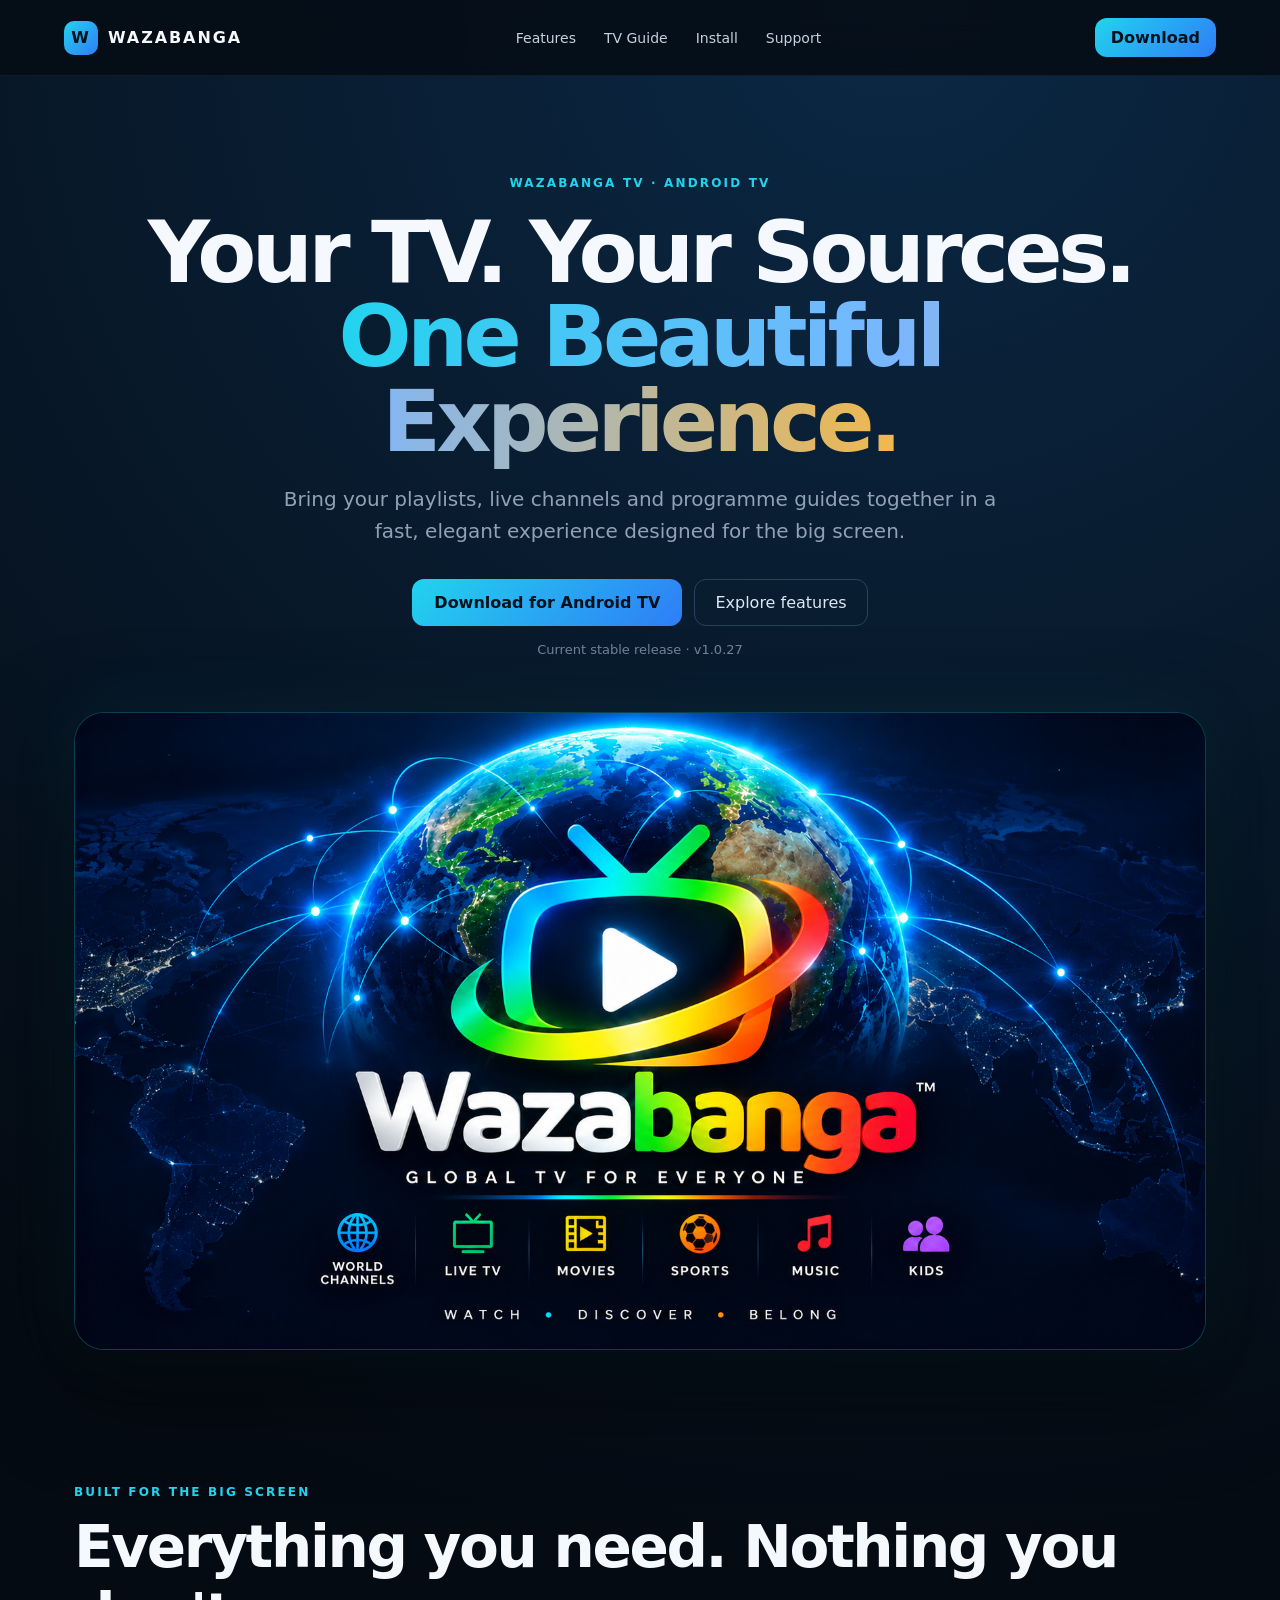
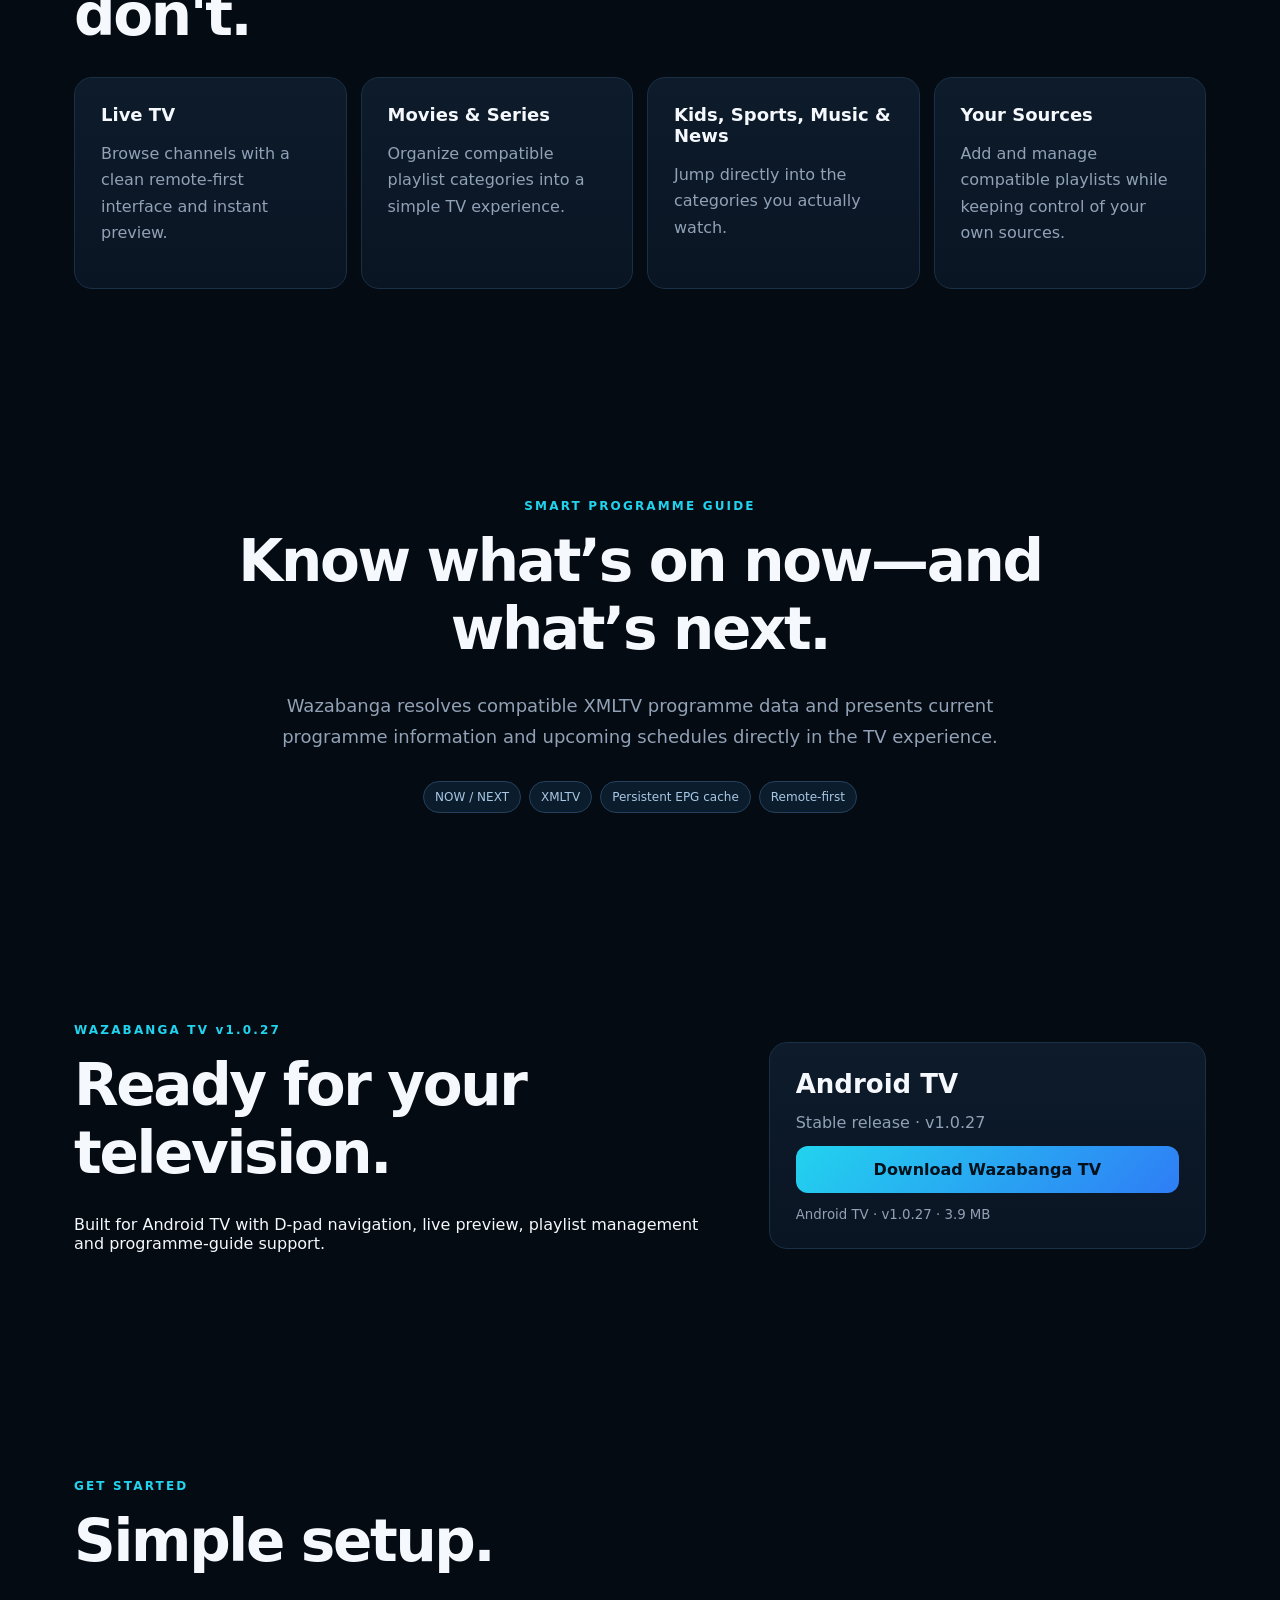
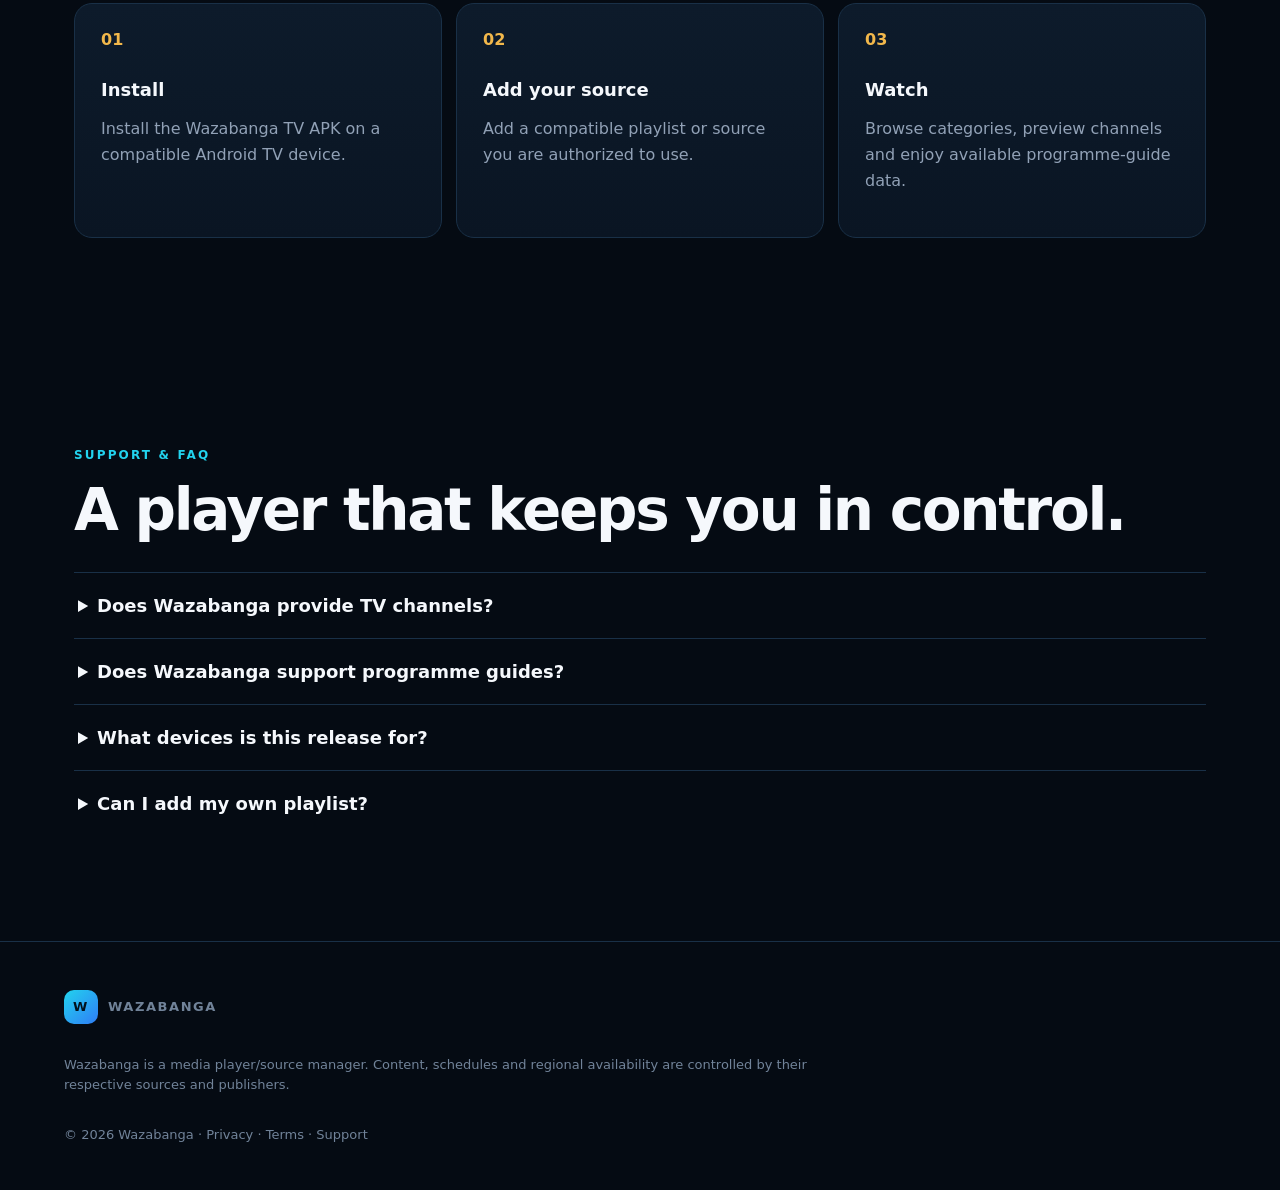
==== index.html @ fec9be66 "Replace development screenshots with Wazabanga brand artwork" ====
<!doctype html>
<html lang="en">
<head>
  <meta charset="utf-8">
  <meta name="viewport" content="width=device-width,initial-scale=1">
  <meta name="theme-color" content="#07101d">
  <title>Wazabanga TV — Your TV. Your Sources. One Beautiful Experience.</title>
  <meta name="description" content="Wazabanga TV brings your playlists, live channels and programme guides together in a fast, TV-first interface for Android TV.">
  <link rel="stylesheet" href="styles.css">
</head>
<body>
<header class="nav">
  <a class="brand" href="#top"><span class="mark">W</span><span>WAZABANGA</span></a>
  <nav>
    <a href="#features">Features</a><a href="#epg">TV Guide</a><a href="#install">Install</a>
    <a href="#support">Support</a>
  </nav>
  <a class="button small" href="#download">Download</a>
</header>

<main id="top">
<section class="hero">
  <div class="eyebrow">WAZABANGA TV · ANDROID TV</div>
  <h1>Your TV. Your Sources.<br><span>One Beautiful Experience.</span></h1>
  <p class="lead">Bring your playlists, live channels and programme guides together in a fast, elegant experience designed for the big screen.</p>
  <div class="actions">
    <a class="button" href="#download">Download for Android TV</a>
    <a class="ghost" href="#features">Explore features</a>
  </div>
  <div class="release">Current stable release · v1.0.27</div>
  <div class="brand-visual hero-screen"><img src="assets/wazabanga-brand-hero.png" alt="Wazabanga Global TV for Everyone"></div>
</section>

<section id="features" class="section">
  <div class="eyebrow">BUILT FOR THE BIG SCREEN</div>
  <h2>Everything you need. Nothing you don't.</h2>
  <div class="grid">
    <article><b>Live TV</b><p>Browse channels with a clean remote-first interface and instant preview.</p></article>
    <article><b>Movies & Series</b><p>Organize compatible playlist categories into a simple TV experience.</p></article>
    <article><b>Kids, Sports, Music & News</b><p>Jump directly into the categories you actually watch.</p></article>
    <article><b>Your Sources</b><p>Add and manage compatible playlists while keeping control of your own sources.</p></article>
  </div>
</section>

<section id="epg" class="section guide-section">
  <div class="eyebrow">SMART PROGRAMME GUIDE</div>
  <h2>Know what’s on now—and what’s next.</h2>
  <p>Wazabanga resolves compatible XMLTV programme data and presents current programme information and upcoming schedules directly in the TV experience.</p>
  <div class="chips"><span>NOW / NEXT</span><span>XMLTV</span><span>Persistent EPG cache</span><span>Remote-first</span></div>
</section>

<section id="download" class="section download">
  <div>
    <div class="eyebrow">WAZABANGA TV v1.0.27</div>
    <h2>Ready for your television.</h2>
    <p>Built for Android TV with D-pad navigation, live preview, playlist management and programme-guide support.</p>
  </div>
  <div class="download-card">
    <strong>Android TV</strong>
    <span>Stable release · v1.0.27</span>
    <a class="button" href="downloads/Wazabanga-TV-v1.0.27.apk" download>Download Wazabanga TV</a>
    <small>Android TV · v1.0.27 · 3.9 MB</small>
  </div>
</section>

<section id="install" class="section">
  <div class="eyebrow">GET STARTED</div><h2>Simple setup.</h2>
  <div class="steps">
    <article><span>01</span><b>Install</b><p>Install the Wazabanga TV APK on a compatible Android TV device.</p></article>
    <article><span>02</span><b>Add your source</b><p>Add a compatible playlist or source you are authorized to use.</p></article>
    <article><span>03</span><b>Watch</b><p>Browse categories, preview channels and enjoy available programme-guide data.</p></article>
  </div>
</section>

<section id="support" class="section faq">
  <div class="eyebrow">SUPPORT & FAQ</div><h2>A player that keeps you in control.</h2>
  <details><summary>Does Wazabanga provide TV channels?</summary><p>No. Wazabanga is a media player and source manager. It does not host or provide television channels or copyrighted programming.</p></details>
  <details><summary>Does Wazabanga support programme guides?</summary><p>Yes. Compatible XMLTV programme data can provide current programme, schedule, description and next-programme information.</p></details>
  <details><summary>What devices is this release for?</summary><p>The current product is focused on Android TV and remote-first use.</p></details>
  <details><summary>Can I add my own playlist?</summary><p>Yes. Only add sources and streams you are authorized to access.</p></details>
</section>
</main>

<footer>
  <div class="brand"><span class="mark">W</span><span>WAZABANGA</span></div>
  <p>Wazabanga is a media player/source manager. Content, schedules and regional availability are controlled by their respective sources and publishers.</p>
  <div>© 2026 Wazabanga · Privacy · Terms · Support</div>
</footer>
</body>
</html>
---- styles.css ----
:root{--bg:#050b13;--panel:#0a1523;--panel2:#0d1b2b;--text:#f5f8fc;--muted:#91a1b6;--cyan:#22d3ee;--blue:#2f7df6;--gold:#f2b84b;--line:#193047}
*{box-sizing:border-box}html{scroll-behavior:smooth}body{margin:0;background:radial-gradient(circle at 70% 0,#0b2844 0,transparent 35%),var(--bg);color:var(--text);font-family:Inter,ui-sans-serif,system-ui,-apple-system,Segoe UI,sans-serif}
a{color:inherit;text-decoration:none}.nav{height:76px;display:flex;align-items:center;justify-content:space-between;padding:0 5vw;position:sticky;top:0;z-index:20;background:rgba(5,11,19,.82);backdrop-filter:blur(18px);border-bottom:1px solid rgba(255,255,255,.06)}
.brand{display:flex;gap:10px;align-items:center;font-weight:900;letter-spacing:.12em}.mark{display:grid;place-items:center;width:34px;height:34px;border-radius:10px;background:linear-gradient(135deg,var(--cyan),var(--blue));color:#02111c}.nav nav{display:flex;gap:28px;color:#c5d1df;font-size:14px}
.button{display:inline-flex;justify-content:center;align-items:center;background:linear-gradient(135deg,var(--cyan),var(--blue));color:#02111c;padding:14px 22px;border-radius:12px;font-weight:800}.button.small{padding:10px 16px}.button.disabled{opacity:.55;pointer-events:none}.ghost{padding:13px 20px;border:1px solid #29425c;border-radius:12px;color:#dbe8f5}
.hero{max-width:1180px;margin:auto;text-align:center;padding:100px 24px 30px}.eyebrow{color:var(--cyan);font-weight:800;letter-spacing:.18em;font-size:12px}.hero h1{font-size:clamp(48px,7vw,86px);line-height:.98;margin:20px 0;letter-spacing:-.055em}.hero h1 span{background:linear-gradient(90deg,var(--cyan),#7ab6ff,var(--gold));-webkit-background-clip:text;color:transparent}.lead{max-width:720px;margin:0 auto;color:var(--muted);font-size:20px;line-height:1.6}.actions{display:flex;justify-content:center;gap:12px;margin:32px 0 16px}.release{color:#6f8299;font-size:13px}.screen{background:#02060b;border:1px solid #1a3249;border-radius:20px;padding:8px;box-shadow:0 35px 90px rgba(0,0,0,.45);overflow:hidden}.screen img{display:block;width:100%;border-radius:13px}.hero-screen{margin-top:55px}
.section{max-width:1180px;margin:0 auto;padding:105px 24px}.section h2{font-size:clamp(34px,4.8vw,58px);letter-spacing:-.04em;margin:14px 0 28px}.grid{display:grid;grid-template-columns:repeat(4,1fr);gap:14px}.grid article,.steps article,.download-card{background:linear-gradient(180deg,var(--panel2),var(--panel));border:1px solid var(--line);border-radius:18px;padding:26px}.grid b,.steps b{font-size:18px}.grid p,.steps p,.section>p,.split p{color:var(--muted);line-height:1.65}.split{display:grid;grid-template-columns:.8fr 1.2fr;gap:60px;align-items:center}.chips{display:flex;gap:8px;flex-wrap:wrap;margin-top:28px}.chips span{border:1px solid #23415d;background:#0b1c2c;padding:8px 11px;border-radius:999px;color:#a9c8e4;font-size:12px}.gallery{display:grid;grid-template-columns:1fr 1fr;gap:18px}.download{display:grid;grid-template-columns:1fr .7fr;gap:70px;align-items:center}.download-card{display:flex;flex-direction:column;gap:14px}.download-card strong{font-size:26px}.download-card span,.download-card small{color:var(--muted)}.steps{display:grid;grid-template-columns:repeat(3,1fr);gap:14px}.steps span{color:var(--gold);font-weight:900;display:block;margin-bottom:30px}.faq details{border-top:1px solid var(--line);padding:22px 4px}.faq summary{cursor:pointer;font-weight:750;font-size:18px}.faq details p{color:var(--muted);line-height:1.6}footer{border-top:1px solid var(--line);padding:48px 5vw;color:#718399;display:grid;gap:18px;font-size:13px}footer p{max-width:760px;line-height:1.6}
@media(max-width:800px){.nav nav{display:none}.hero{padding-top:70px}.grid{grid-template-columns:1fr 1fr}.split,.download{grid-template-columns:1fr;gap:30px}.gallery,.steps{grid-template-columns:1fr}.actions{flex-direction:column}.hero h1{font-size:50px}}
@media(max-width:520px){.grid{grid-template-columns:1fr}.hero h1{font-size:42px}.section{padding:70px 18px}}
.brand-visual{margin-top:55px;border-radius:30px;overflow:hidden;border:1px solid rgba(34,211,238,.28);background:#020813;box-shadow:0 35px 100px rgba(0,0,0,.5),0 0 70px rgba(34,211,238,.08)}
.brand-visual img{display:block;width:100%;height:auto}
.guide-section{max-width:900px;text-align:center}.guide-section p{max-width:760px;margin:0 auto;color:var(--muted);font-size:18px;line-height:1.7}.guide-section .chips{justify-content:center}
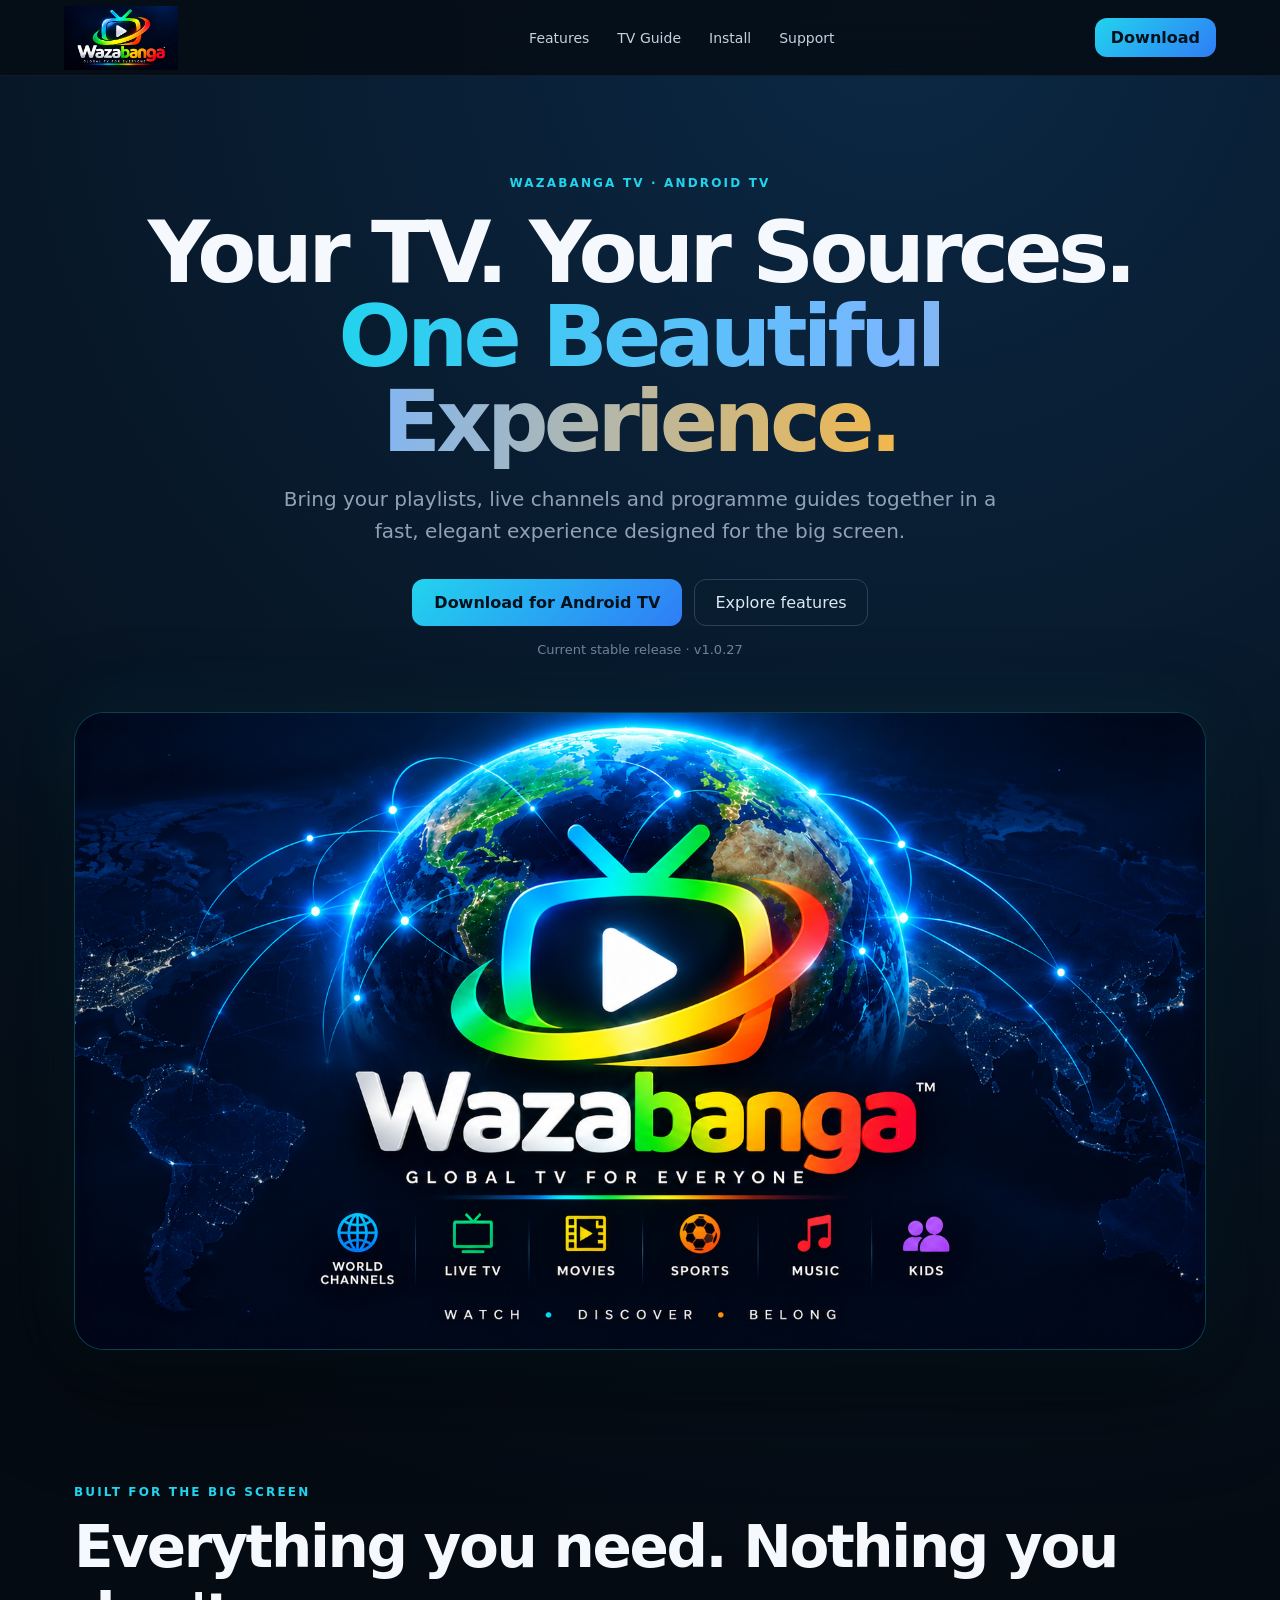
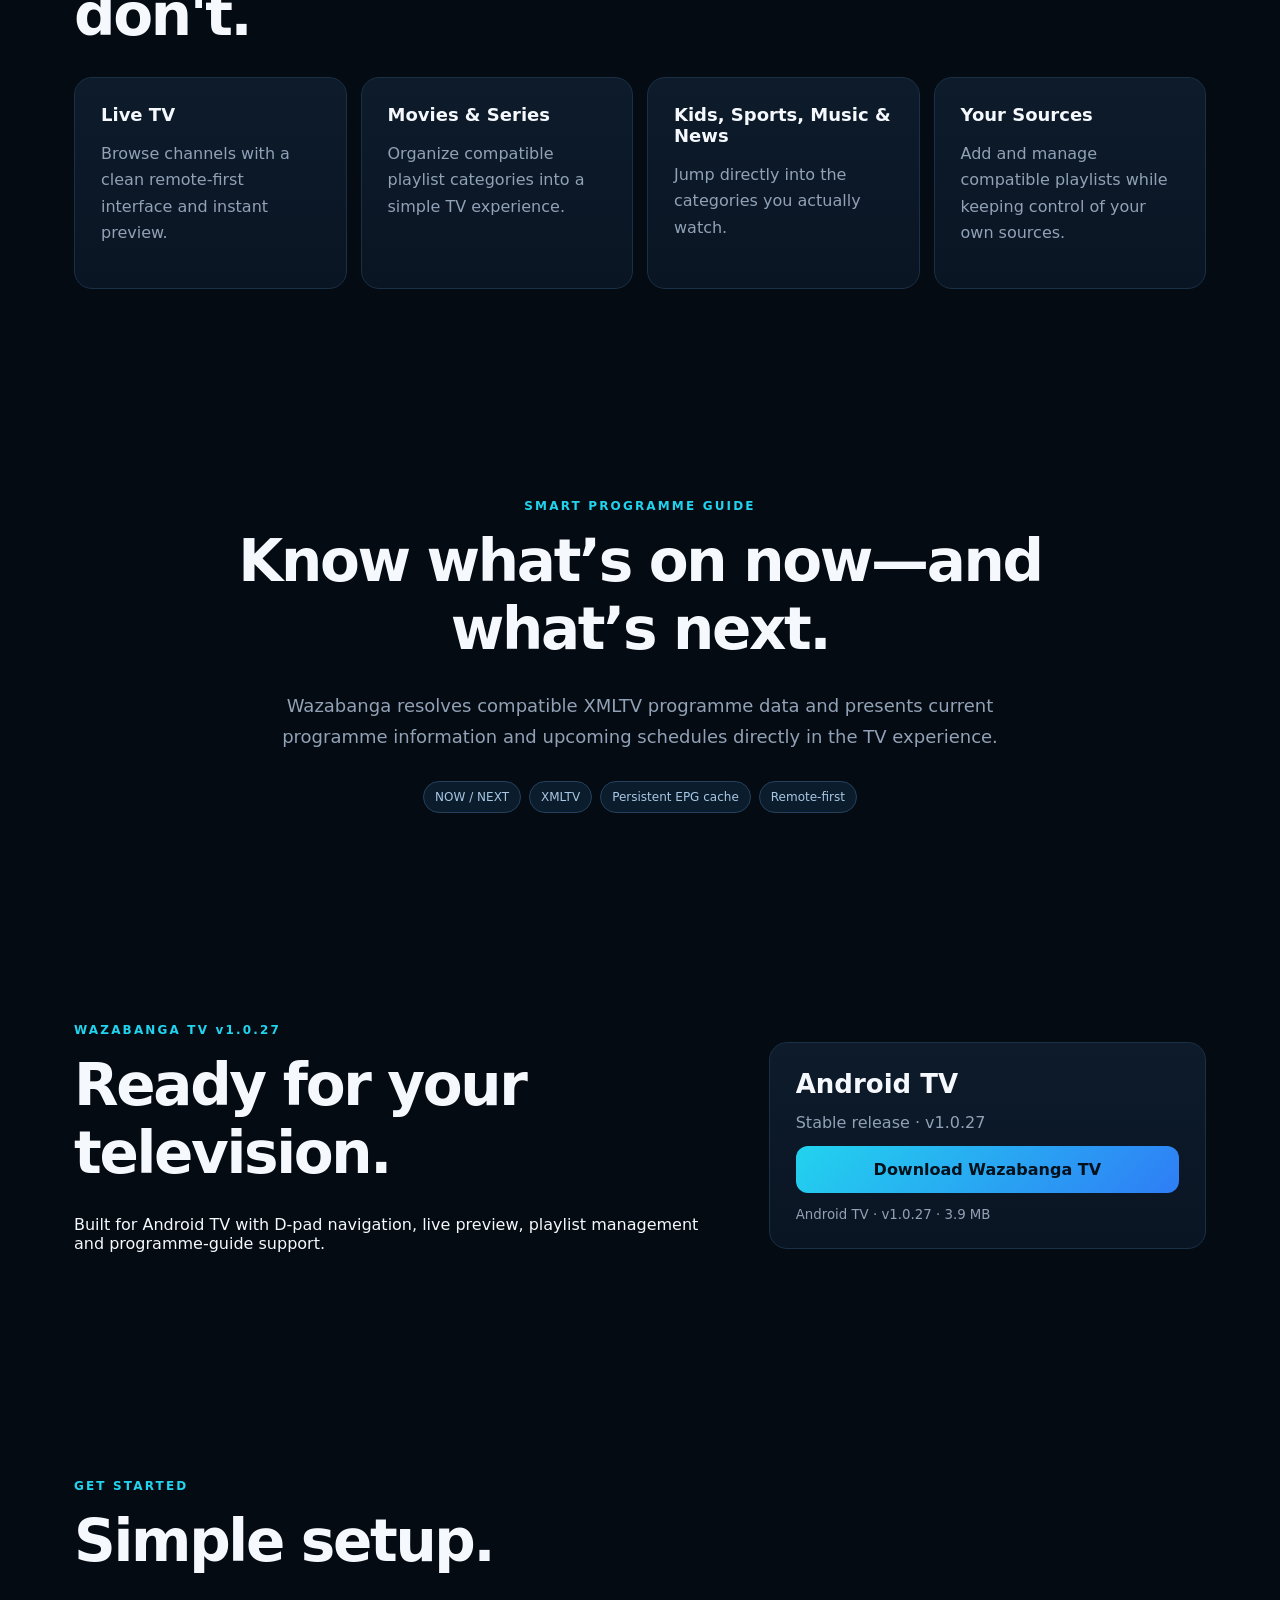
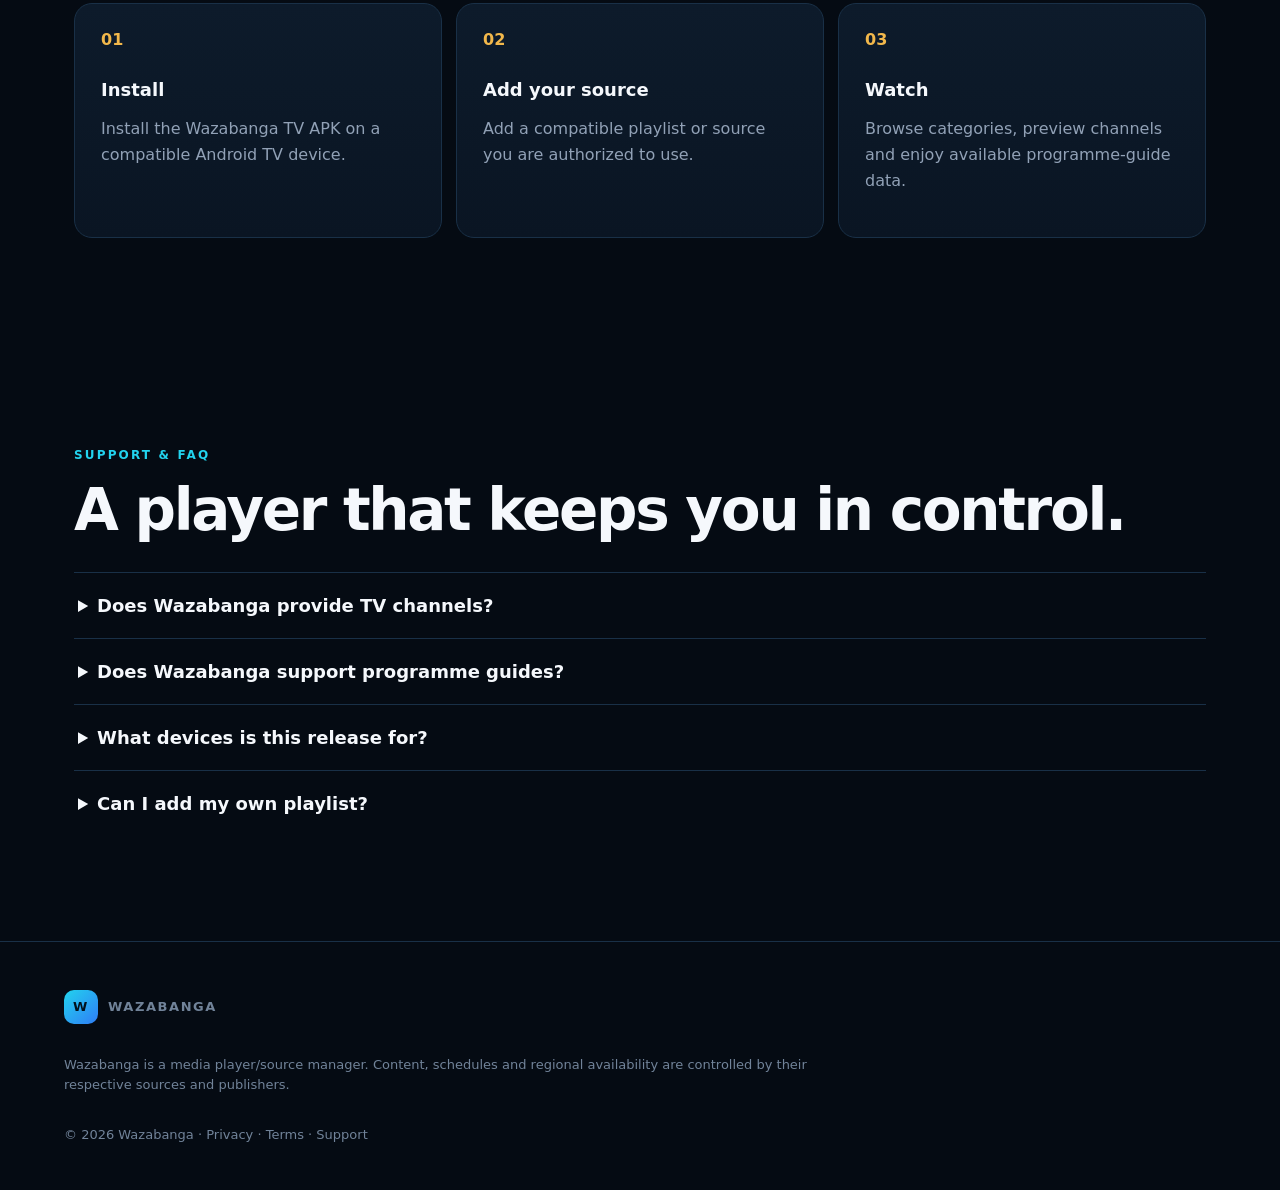
==== commit 152cdf07: "Update Wazabanga website with new brand logo" ====
--- a/index.html
+++ b/index.html
@@ -10,7 +10,7 @@
 </head>
 <body>
 <header class="nav">
-  <a class="brand" href="#top"><span class="mark">W</span><span>WAZABANGA</span></a>
+  <a class="brand" href="#top"><img src="assets/wazabanga-logo.png" alt="Wazabanga — Global TV for Everyone" class="brand-logo"></a>
   <nav>
     <a href="#features">Features</a><a href="#epg">TV Guide</a><a href="#install">Install</a>
     <a href="#support">Support</a>
--- a/styles.css
+++ b/styles.css
@@ -11,3 +11,24 @@
 .brand-visual{margin-top:55px;border-radius:30px;overflow:hidden;border:1px solid rgba(34,211,238,.28);background:#020813;box-shadow:0 35px 100px rgba(0,0,0,.5),0 0 70px rgba(34,211,238,.08)}
 .brand-visual img{display:block;width:100%;height:auto}
 .guide-section{max-width:900px;text-align:center}.guide-section p{max-width:760px;margin:0 auto;color:var(--muted);font-size:18px;line-height:1.7}.guide-section .chips{justify-content:center}
+
+/* Wazabanga primary brand logo */
+.brand {
+  display: inline-flex;
+  align-items: center;
+  flex: 0 0 auto;
+  text-decoration: none;
+}
+.brand-logo {
+  display: block;
+  width: clamp(150px, 16vw, 230px);
+  height: 64px;
+  object-fit: contain;
+  object-position: left center;
+}
+@media (max-width: 720px) {
+  .brand-logo {
+    width: 150px;
+    height: 52px;
+  }
+}
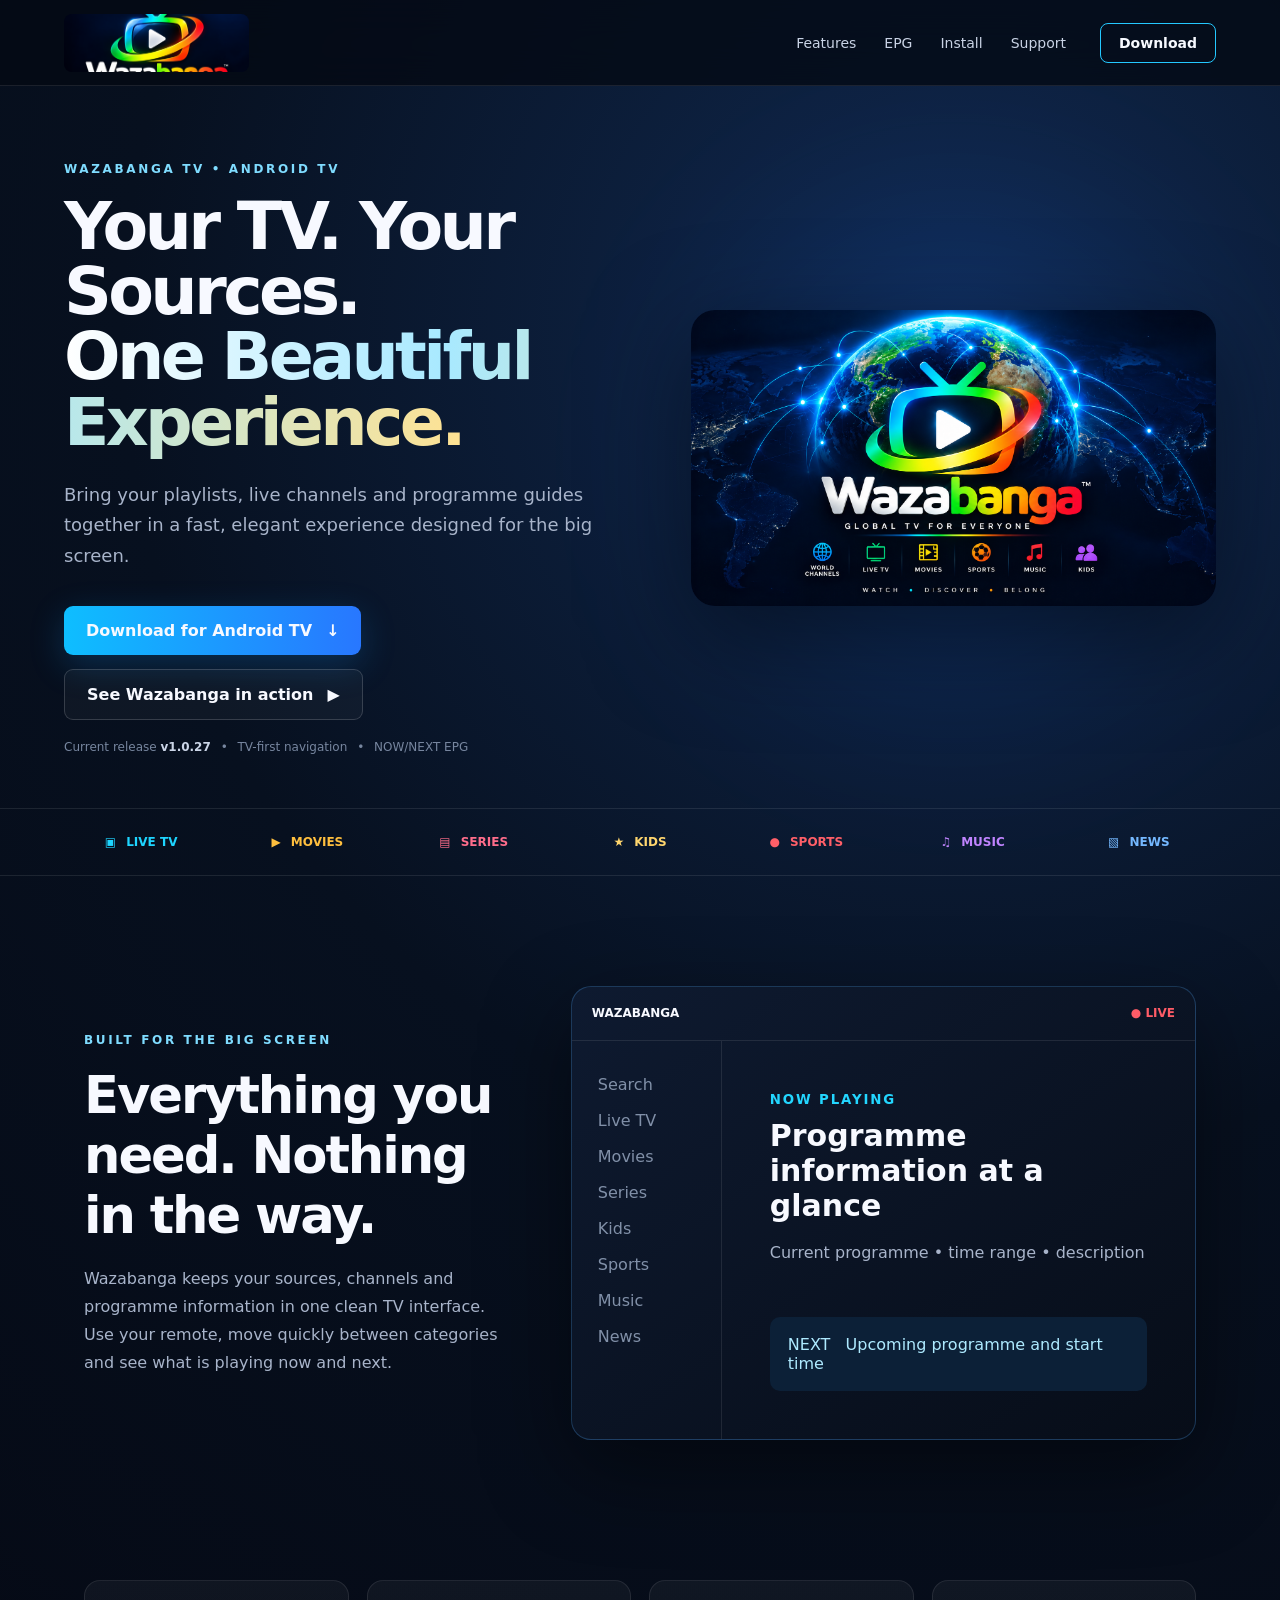
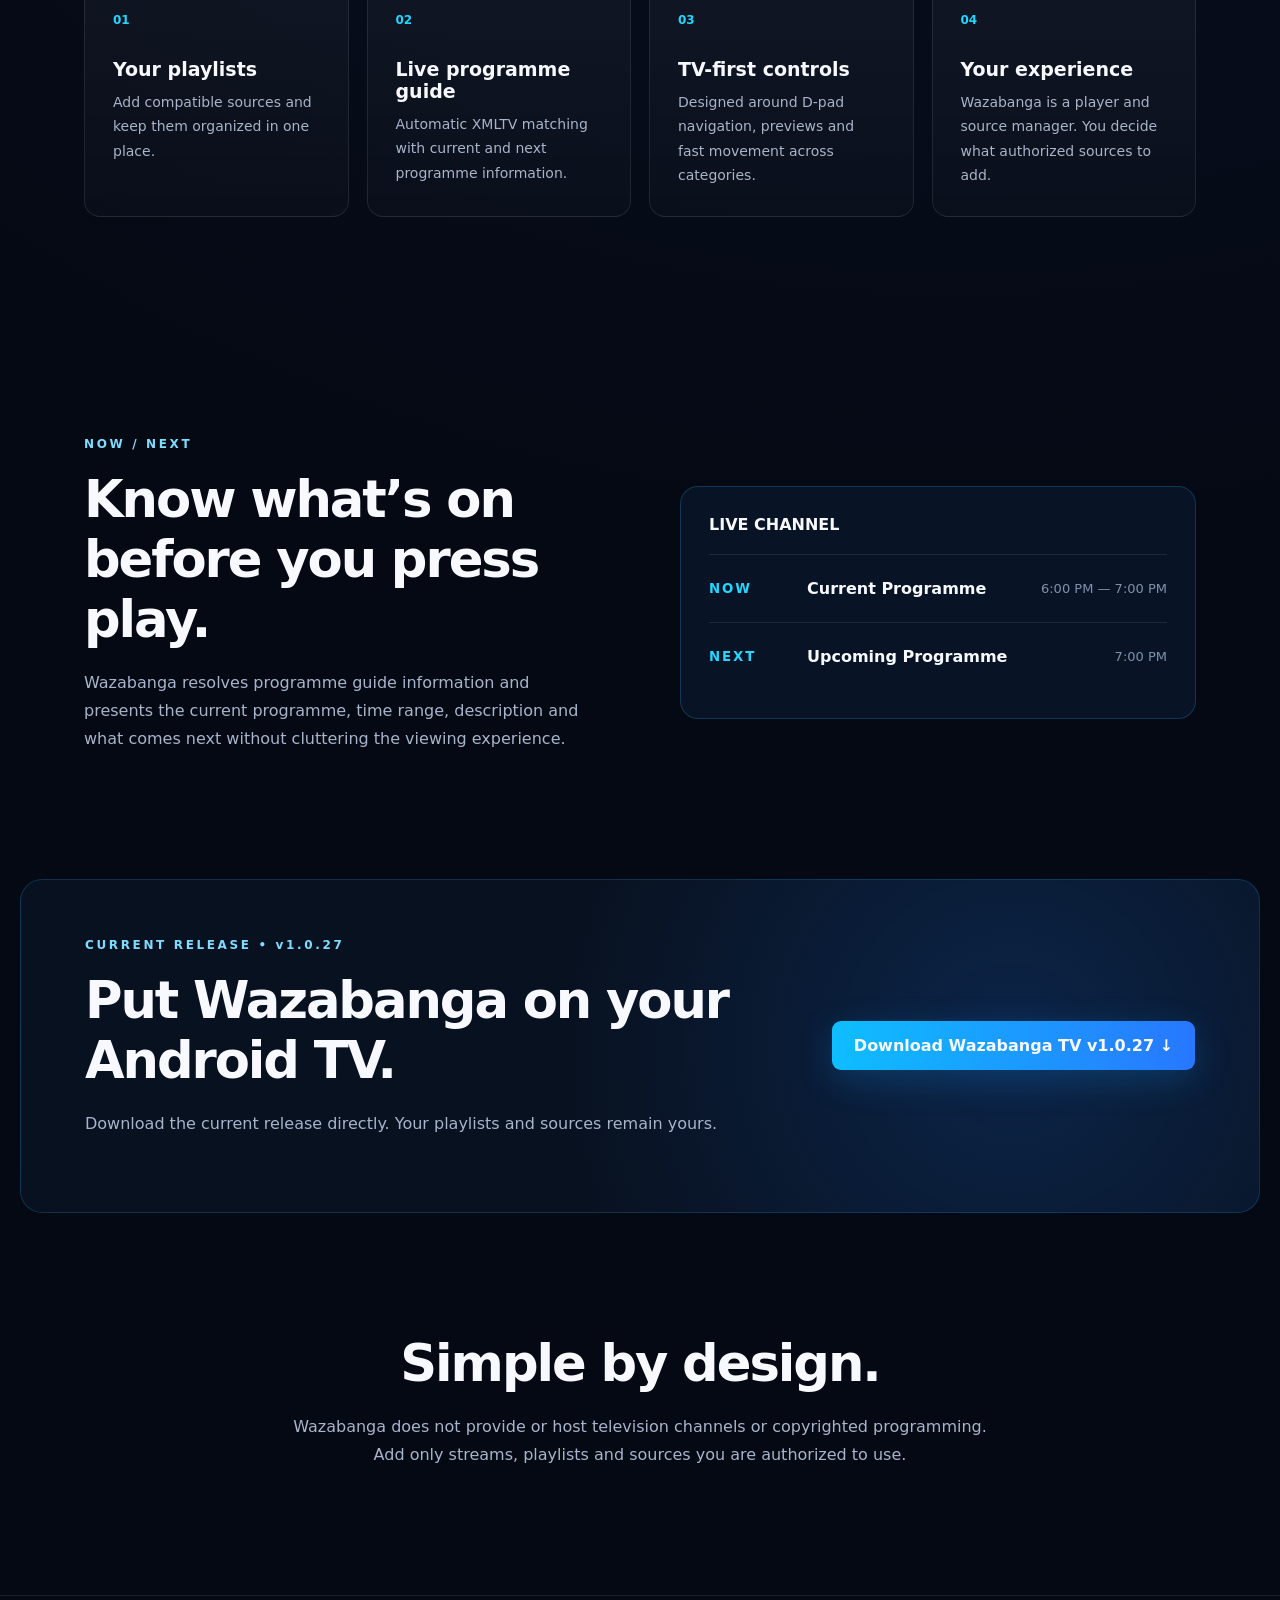
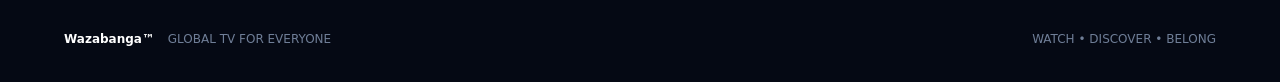
==== commit e6da98dd: "Redesign Wazabanga website with approved product experience" ====
--- a/index.html
+++ b/index.html
@@ -3,88 +3,113 @@
 <head>
   <meta charset="utf-8">
   <meta name="viewport" content="width=device-width,initial-scale=1">
-  <meta name="theme-color" content="#07101d">
-  <title>Wazabanga TV — Your TV. Your Sources. One Beautiful Experience.</title>
-  <meta name="description" content="Wazabanga TV brings your playlists, live channels and programme guides together in a fast, TV-first interface for Android TV.">
+  <meta name="theme-color" content="#050914">
+  <title>Wazabanga TV — Your TV. Your Sources.</title>
+  <meta name="description" content="Bring your playlists, live channels and programme guides together in a fast, elegant Android TV experience.">
   <link rel="stylesheet" href="styles.css">
 </head>
-<body>
-<header class="nav">
-  <a class="brand" href="#top"><img src="assets/wazabanga-logo.png" alt="Wazabanga — Global TV for Everyone" class="brand-logo"></a>
-  <nav>
-    <a href="#features">Features</a><a href="#epg">TV Guide</a><a href="#install">Install</a>
-    <a href="#support">Support</a>
-  </nav>
-  <a class="button small" href="#download">Download</a>
-</header>
+<body id="top">
+  <header class="site-header">
+    <a class="brand" href="#top" aria-label="Wazabanga home">
+      <img src="assets/wazabanga-logo.png" alt="Wazabanga" class="brand-logo">
+    </a>
+    <nav class="nav" aria-label="Primary">
+      <a href="#features">Features</a>
+      <a href="#epg">EPG</a>
+      <a href="#install">Install</a>
+      <a href="#support">Support</a>
+    </nav>
+    <a class="header-download" href="downloads/Wazabanga-TV-v1.0.27.apk">Download</a>
+  </header>
 
-<main id="top">
-<section class="hero">
-  <div class="eyebrow">WAZABANGA TV · ANDROID TV</div>
-  <h1>Your TV. Your Sources.<br><span>One Beautiful Experience.</span></h1>
-  <p class="lead">Bring your playlists, live channels and programme guides together in a fast, elegant experience designed for the big screen.</p>
-  <div class="actions">
-    <a class="button" href="#download">Download for Android TV</a>
-    <a class="ghost" href="#features">Explore features</a>
-  </div>
-  <div class="release">Current stable release · v1.0.27</div>
-  <div class="brand-visual hero-screen"><img src="assets/wazabanga-brand-hero.png" alt="Wazabanga Global TV for Everyone"></div>
-</section>
+  <main>
+    <section class="hero">
+      <div class="hero-copy">
+        <div class="eyebrow">WAZABANGA TV • ANDROID TV</div>
+        <h1>Your TV. Your Sources.<br><span>One Beautiful Experience.</span></h1>
+        <p>Bring your playlists, live channels and programme guides together in a fast, elegant experience designed for the big screen.</p>
+        <div class="hero-actions">
+          <a class="btn primary" href="downloads/Wazabanga-TV-v1.0.27.apk">Download for Android TV <b>↓</b></a>
+          <a class="btn secondary" href="#experience">See Wazabanga in action <b>▶</b></a>
+        </div>
+        <div class="release">Current release <strong>v1.0.27</strong> <span>•</span> TV-first navigation <span>•</span> NOW/NEXT EPG</div>
+      </div>
+      <div class="hero-visual">
+        <div class="glow"></div>
+        <img src="assets/wazabanga-brand-hero.png" alt="Wazabanga Global TV for Everyone">
+      </div>
+    </section>
 
-<section id="features" class="section">
-  <div class="eyebrow">BUILT FOR THE BIG SCREEN</div>
-  <h2>Everything you need. Nothing you don't.</h2>
-  <div class="grid">
-    <article><b>Live TV</b><p>Browse channels with a clean remote-first interface and instant preview.</p></article>
-    <article><b>Movies & Series</b><p>Organize compatible playlist categories into a simple TV experience.</p></article>
-    <article><b>Kids, Sports, Music & News</b><p>Jump directly into the categories you actually watch.</p></article>
-    <article><b>Your Sources</b><p>Add and manage compatible playlists while keeping control of your own sources.</p></article>
-  </div>
-</section>
+    <section class="categories" aria-label="Wazabanga categories">
+      <div>▣ <span>LIVE TV</span></div>
+      <div>▶ <span>MOVIES</span></div>
+      <div>▤ <span>SERIES</span></div>
+      <div>★ <span>KIDS</span></div>
+      <div>● <span>SPORTS</span></div>
+      <div>♫ <span>MUSIC</span></div>
+      <div>▧ <span>NEWS</span></div>
+    </section>
 
-<section id="epg" class="section guide-section">
-  <div class="eyebrow">SMART PROGRAMME GUIDE</div>
-  <h2>Know what’s on now—and what’s next.</h2>
-  <p>Wazabanga resolves compatible XMLTV programme data and presents current programme information and upcoming schedules directly in the TV experience.</p>
-  <div class="chips"><span>NOW / NEXT</span><span>XMLTV</span><span>Persistent EPG cache</span><span>Remote-first</span></div>
-</section>
+    <section class="section intro" id="experience">
+      <div>
+        <div class="eyebrow">BUILT FOR THE BIG SCREEN</div>
+        <h2>Everything you need. Nothing in the way.</h2>
+        <p>Wazabanga keeps your sources, channels and programme information in one clean TV interface. Use your remote, move quickly between categories and see what is playing now and next.</p>
+      </div>
+      <div class="product-card">
+        <div class="product-top">
+          <span>WAZABANGA</span><span class="live-dot">● LIVE</span>
+        </div>
+        <div class="product-screen">
+          <div class="rail">Search<br>Live TV<br>Movies<br>Series<br>Kids<br>Sports<br>Music<br>News</div>
+          <div class="guide">
+            <small>NOW PLAYING</small>
+            <h3>Programme information at a glance</h3>
+            <p>Current programme • time range • description</p>
+            <div class="next">NEXT&nbsp;&nbsp; Upcoming programme and start time</div>
+          </div>
+        </div>
+      </div>
+    </section>
 
-<section id="download" class="section download">
-  <div>
-    <div class="eyebrow">WAZABANGA TV v1.0.27</div>
-    <h2>Ready for your television.</h2>
-    <p>Built for Android TV with D-pad navigation, live preview, playlist management and programme-guide support.</p>
-  </div>
-  <div class="download-card">
-    <strong>Android TV</strong>
-    <span>Stable release · v1.0.27</span>
-    <a class="button" href="downloads/Wazabanga-TV-v1.0.27.apk" download>Download Wazabanga TV</a>
-    <small>Android TV · v1.0.27 · 3.9 MB</small>
-  </div>
-</section>
+    <section class="section feature-grid" id="features">
+      <article><b>01</b><h3>Your playlists</h3><p>Add compatible sources and keep them organized in one place.</p></article>
+      <article><b>02</b><h3>Live programme guide</h3><p>Automatic XMLTV matching with current and next programme information.</p></article>
+      <article><b>03</b><h3>TV-first controls</h3><p>Designed around D-pad navigation, previews and fast movement across categories.</p></article>
+      <article><b>04</b><h3>Your experience</h3><p>Wazabanga is a player and source manager. You decide what authorized sources to add.</p></article>
+    </section>
 
-<section id="install" class="section">
-  <div class="eyebrow">GET STARTED</div><h2>Simple setup.</h2>
-  <div class="steps">
-    <article><span>01</span><b>Install</b><p>Install the Wazabanga TV APK on a compatible Android TV device.</p></article>
-    <article><span>02</span><b>Add your source</b><p>Add a compatible playlist or source you are authorized to use.</p></article>
-    <article><span>03</span><b>Watch</b><p>Browse categories, preview channels and enjoy available programme-guide data.</p></article>
-  </div>
-</section>
+    <section class="section epg" id="epg">
+      <div class="epg-copy">
+        <div class="eyebrow">NOW / NEXT</div>
+        <h2>Know what’s on before you press play.</h2>
+        <p>Wazabanga resolves programme guide information and presents the current programme, time range, description and what comes next without cluttering the viewing experience.</p>
+      </div>
+      <div class="epg-demo">
+        <div class="epg-channel">LIVE CHANNEL</div>
+        <div class="epg-now"><small>NOW</small><strong>Current Programme</strong><span>6:00 PM — 7:00 PM</span></div>
+        <div class="epg-next"><small>NEXT</small><strong>Upcoming Programme</strong><span>7:00 PM</span></div>
+      </div>
+    </section>
 
-<section id="support" class="section faq">
-  <div class="eyebrow">SUPPORT & FAQ</div><h2>A player that keeps you in control.</h2>
-  <details><summary>Does Wazabanga provide TV channels?</summary><p>No. Wazabanga is a media player and source manager. It does not host or provide television channels or copyrighted programming.</p></details>
-  <details><summary>Does Wazabanga support programme guides?</summary><p>Yes. Compatible XMLTV programme data can provide current programme, schedule, description and next-programme information.</p></details>
-  <details><summary>What devices is this release for?</summary><p>The current product is focused on Android TV and remote-first use.</p></details>
-  <details><summary>Can I add my own playlist?</summary><p>Yes. Only add sources and streams you are authorized to access.</p></details>
-</section>
-</main>
+    <section class="section install" id="install">
+      <div>
+        <div class="eyebrow">CURRENT RELEASE • v1.0.27</div>
+        <h2>Put Wazabanga on your Android TV.</h2>
+        <p>Download the current release directly. Your playlists and sources remain yours.</p>
+      </div>
+      <a class="btn primary large" href="downloads/Wazabanga-TV-v1.0.27.apk">Download Wazabanga TV v1.0.27 ↓</a>
+    </section>
 
-<footer>
-  <div class="brand"><span class="mark">W</span><span>WAZABANGA</span></div>
-  <p>Wazabanga is a media player/source manager. Content, schedules and regional availability are controlled by their respective sources and publishers.</p>
-  <div>© 2026 Wazabanga · Privacy · Terms · Support</div>
-</footer>
+    <section class="section support" id="support">
+      <h2>Simple by design.</h2>
+      <p>Wazabanga does not provide or host television channels or copyrighted programming. Add only streams, playlists and sources you are authorized to use.</p>
+    </section>
+  </main>
+
+  <footer>
+    <div><strong>Wazabanga™</strong> <span>GLOBAL TV FOR EVERYONE</span></div>
+    <div>WATCH • DISCOVER • BELONG</div>
+  </footer>
 </body>
 </html>
--- a/styles.css
+++ b/styles.css
@@ -1,34 +1,13 @@
 
-:root{--bg:#050b13;--panel:#0a1523;--panel2:#0d1b2b;--text:#f5f8fc;--muted:#91a1b6;--cyan:#22d3ee;--blue:#2f7df6;--gold:#f2b84b;--line:#193047}
-*{box-sizing:border-box}html{scroll-behavior:smooth}body{margin:0;background:radial-gradient(circle at 70% 0,#0b2844 0,transparent 35%),var(--bg);color:var(--text);font-family:Inter,ui-sans-serif,system-ui,-apple-system,Segoe UI,sans-serif}
-a{color:inherit;text-decoration:none}.nav{height:76px;display:flex;align-items:center;justify-content:space-between;padding:0 5vw;position:sticky;top:0;z-index:20;background:rgba(5,11,19,.82);backdrop-filter:blur(18px);border-bottom:1px solid rgba(255,255,255,.06)}
-.brand{display:flex;gap:10px;align-items:center;font-weight:900;letter-spacing:.12em}.mark{display:grid;place-items:center;width:34px;height:34px;border-radius:10px;background:linear-gradient(135deg,var(--cyan),var(--blue));color:#02111c}.nav nav{display:flex;gap:28px;color:#c5d1df;font-size:14px}
-.button{display:inline-flex;justify-content:center;align-items:center;background:linear-gradient(135deg,var(--cyan),var(--blue));color:#02111c;padding:14px 22px;border-radius:12px;font-weight:800}.button.small{padding:10px 16px}.button.disabled{opacity:.55;pointer-events:none}.ghost{padding:13px 20px;border:1px solid #29425c;border-radius:12px;color:#dbe8f5}
-.hero{max-width:1180px;margin:auto;text-align:center;padding:100px 24px 30px}.eyebrow{color:var(--cyan);font-weight:800;letter-spacing:.18em;font-size:12px}.hero h1{font-size:clamp(48px,7vw,86px);line-height:.98;margin:20px 0;letter-spacing:-.055em}.hero h1 span{background:linear-gradient(90deg,var(--cyan),#7ab6ff,var(--gold));-webkit-background-clip:text;color:transparent}.lead{max-width:720px;margin:0 auto;color:var(--muted);font-size:20px;line-height:1.6}.actions{display:flex;justify-content:center;gap:12px;margin:32px 0 16px}.release{color:#6f8299;font-size:13px}.screen{background:#02060b;border:1px solid #1a3249;border-radius:20px;padding:8px;box-shadow:0 35px 90px rgba(0,0,0,.45);overflow:hidden}.screen img{display:block;width:100%;border-radius:13px}.hero-screen{margin-top:55px}
-.section{max-width:1180px;margin:0 auto;padding:105px 24px}.section h2{font-size:clamp(34px,4.8vw,58px);letter-spacing:-.04em;margin:14px 0 28px}.grid{display:grid;grid-template-columns:repeat(4,1fr);gap:14px}.grid article,.steps article,.download-card{background:linear-gradient(180deg,var(--panel2),var(--panel));border:1px solid var(--line);border-radius:18px;padding:26px}.grid b,.steps b{font-size:18px}.grid p,.steps p,.section>p,.split p{color:var(--muted);line-height:1.65}.split{display:grid;grid-template-columns:.8fr 1.2fr;gap:60px;align-items:center}.chips{display:flex;gap:8px;flex-wrap:wrap;margin-top:28px}.chips span{border:1px solid #23415d;background:#0b1c2c;padding:8px 11px;border-radius:999px;color:#a9c8e4;font-size:12px}.gallery{display:grid;grid-template-columns:1fr 1fr;gap:18px}.download{display:grid;grid-template-columns:1fr .7fr;gap:70px;align-items:center}.download-card{display:flex;flex-direction:column;gap:14px}.download-card strong{font-size:26px}.download-card span,.download-card small{color:var(--muted)}.steps{display:grid;grid-template-columns:repeat(3,1fr);gap:14px}.steps span{color:var(--gold);font-weight:900;display:block;margin-bottom:30px}.faq details{border-top:1px solid var(--line);padding:22px 4px}.faq summary{cursor:pointer;font-weight:750;font-size:18px}.faq details p{color:var(--muted);line-height:1.6}footer{border-top:1px solid var(--line);padding:48px 5vw;color:#718399;display:grid;gap:18px;font-size:13px}footer p{max-width:760px;line-height:1.6}
-@media(max-width:800px){.nav nav{display:none}.hero{padding-top:70px}.grid{grid-template-columns:1fr 1fr}.split,.download{grid-template-columns:1fr;gap:30px}.gallery,.steps{grid-template-columns:1fr}.actions{flex-direction:column}.hero h1{font-size:50px}}
-@media(max-width:520px){.grid{grid-template-columns:1fr}.hero h1{font-size:42px}.section{padding:70px 18px}}
-.brand-visual{margin-top:55px;border-radius:30px;overflow:hidden;border:1px solid rgba(34,211,238,.28);background:#020813;box-shadow:0 35px 100px rgba(0,0,0,.5),0 0 70px rgba(34,211,238,.08)}
-.brand-visual img{display:block;width:100%;height:auto}
-.guide-section{max-width:900px;text-align:center}.guide-section p{max-width:760px;margin:0 auto;color:var(--muted);font-size:18px;line-height:1.7}.guide-section .chips{justify-content:center}
-
-/* Wazabanga primary brand logo */
-.brand {
-  display: inline-flex;
-  align-items: center;
-  flex: 0 0 auto;
-  text-decoration: none;
-}
-.brand-logo {
-  display: block;
-  width: clamp(150px, 16vw, 230px);
-  height: 64px;
-  object-fit: contain;
-  object-position: left center;
-}
-@media (max-width: 720px) {
-  .brand-logo {
-    width: 150px;
-    height: 52px;
-  }
-}
+:root{--bg:#050914;--panel:#0a1222;--panel2:#0d182b;--text:#f7f9ff;--muted:#a8b4ca;--cyan:#23d6ff;--blue:#2584ff;--gold:#ffc342;--line:rgba(255,255,255,.09)}
+*{box-sizing:border-box}html{scroll-behavior:smooth}body{margin:0;background:radial-gradient(circle at 75% 10%,#102950 0,#07101f 27%,var(--bg) 58%);color:var(--text);font-family:Inter,ui-sans-serif,system-ui,-apple-system,BlinkMacSystemFont,"Segoe UI",sans-serif}
+a{color:inherit}.site-header{height:86px;max-width:1440px;margin:auto;padding:0 5vw;display:flex;align-items:center;gap:34px;border-bottom:1px solid var(--line);background:rgba(5,9,20,.78);backdrop-filter:blur(18px);position:sticky;top:0;z-index:20}.brand{display:flex;align-items:center;margin-right:auto}.brand-logo{width:185px;height:58px;object-fit:cover;object-position:center 33%;border-radius:8px}.nav{display:flex;gap:28px}.nav a{text-decoration:none;color:#c9d3e5;font-size:14px}.nav a:hover{color:white}.header-download{padding:11px 18px;border:1px solid #24c8ff;border-radius:8px;text-decoration:none;font-weight:700;font-size:14px}
+main{overflow:hidden}.hero{max-width:1440px;margin:auto;min-height:690px;padding:76px 5vw 54px;display:grid;grid-template-columns:1.05fr .95fr;align-items:center;gap:46px}.eyebrow{font-size:12px;letter-spacing:.22em;color:#7fdcff;font-weight:800;margin-bottom:18px}.hero h1{font-size:clamp(48px,5.2vw,82px);line-height:.98;letter-spacing:-.055em;margin:0 0 25px;max-width:790px}.hero h1 span{background:linear-gradient(90deg,#fff 0,#a8e9ff 44%,#ffe292 100%);-webkit-background-clip:text;color:transparent}.hero-copy>p{max-width:690px;color:var(--muted);font-size:18px;line-height:1.7}.hero-actions{display:flex;gap:14px;margin:34px 0 20px;flex-wrap:wrap}.btn{display:inline-flex;align-items:center;gap:14px;text-decoration:none;padding:15px 22px;border-radius:9px;font-weight:800}.primary{background:linear-gradient(90deg,#0ebeff,#2877ff);box-shadow:0 10px 35px rgba(25,155,255,.22)}.secondary{border:1px solid rgba(255,255,255,.16);background:rgba(255,255,255,.035)}.release{color:#77869f;font-size:12px}.release strong{color:#cbd5e7}.release span{padding:0 6px}.hero-visual{position:relative;display:grid;place-items:center}.hero-visual img{position:relative;width:min(100%,720px);border-radius:24px;box-shadow:0 28px 100px rgba(0,0,0,.5);z-index:2}.glow{position:absolute;width:80%;aspect-ratio:1;border-radius:50%;background:#126cff;filter:blur(110px);opacity:.19}
+.categories{border-top:1px solid var(--line);border-bottom:1px solid var(--line);max-width:1440px;margin:auto;padding:26px 5vw;display:grid;grid-template-columns:repeat(7,1fr);gap:12px}.categories div{display:flex;align-items:center;justify-content:center;gap:10px;color:#d8e2f3;font-weight:800;font-size:12px}.categories div:nth-child(1){color:#1ed5ff}.categories div:nth-child(2){color:#ffbf3e}.categories div:nth-child(3){color:#ff6d8b}.categories div:nth-child(4){color:#ffd66e}.categories div:nth-child(5){color:#ff5f68}.categories div:nth-child(6){color:#c184ff}.categories div:nth-child(7){color:#74b8ff}
+.section{max-width:1240px;margin:0 auto;padding:110px 5vw}.intro{display:grid;grid-template-columns:.8fr 1.2fr;gap:70px;align-items:center}.section h2{font-size:clamp(34px,4vw,58px);letter-spacing:-.04em;margin:0 0 20px}.section p{color:var(--muted);line-height:1.75}.product-card{border:1px solid rgba(81,170,255,.25);border-radius:20px;background:linear-gradient(145deg,#0e1a30,#070d18);box-shadow:0 30px 90px rgba(0,0,0,.45);overflow:hidden}.product-top{height:54px;padding:0 20px;display:flex;align-items:center;justify-content:space-between;border-bottom:1px solid var(--line);font-size:12px;font-weight:900}.live-dot{color:#ff5c67}.product-screen{display:grid;grid-template-columns:150px 1fr;min-height:300px}.rail{padding:26px;color:#8190a8;line-height:2.25;border-right:1px solid var(--line)}.guide{padding:48px}.guide small,.epg-demo small{color:var(--cyan);font-weight:900;letter-spacing:.14em}.guide h3{font-size:30px;margin:10px 0}.next{margin-top:50px;padding:18px;border-radius:10px;background:#0c2037;color:#aeeaff}
+.feature-grid{display:grid;grid-template-columns:repeat(4,1fr);gap:18px;padding-top:30px}.feature-grid article{background:linear-gradient(180deg,rgba(255,255,255,.045),rgba(255,255,255,.018));border:1px solid var(--line);padding:28px;border-radius:16px}.feature-grid b{color:var(--cyan);font-size:12px}.feature-grid h3{font-size:19px;margin:30px 0 10px}.feature-grid p{font-size:14px;margin:0}
+.epg{display:grid;grid-template-columns:1fr 1fr;gap:80px;align-items:center}.epg-demo{padding:28px;border-radius:18px;background:#081426;border:1px solid rgba(46,179,255,.22)}.epg-channel{font-weight:900;padding-bottom:20px;border-bottom:1px solid var(--line)}.epg-now,.epg-next{display:grid;grid-template-columns:80px 1fr auto;gap:18px;align-items:center;padding:24px 0;border-bottom:1px solid var(--line)}.epg-next{border:0}.epg-demo span{color:#8090aa;font-size:13px}
+.install{margin-bottom:80px;border:1px solid rgba(41,174,255,.2);border-radius:22px;background:radial-gradient(circle at 80%,rgba(26,124,255,.18),transparent 45%),#081120;display:flex;justify-content:space-between;align-items:center;gap:40px;padding-top:58px;padding-bottom:58px}.large{white-space:nowrap}.support{text-align:center;max-width:850px;padding-top:40px}
+footer{border-top:1px solid var(--line);padding:36px 5vw;max-width:1440px;margin:auto;display:flex;justify-content:space-between;color:#6f7e97;font-size:12px}footer strong{color:white;margin-right:10px}
+@media(max-width:900px){.nav{display:none}.site-header{height:72px}.brand-logo{width:145px;height:48px}.hero{grid-template-columns:1fr;padding-top:52px}.hero-visual{margin-top:10px}.categories{grid-template-columns:repeat(4,1fr)}.intro,.epg{grid-template-columns:1fr}.feature-grid{grid-template-columns:1fr 1fr}.install{display:block}.install .btn{margin-top:20px}.product-screen{grid-template-columns:100px 1fr}.guide{padding:28px}.epg-now,.epg-next{grid-template-columns:55px 1fr}.epg-demo span{grid-column:2}}
+@media(max-width:560px){.header-download{display:none}.hero h1{font-size:45px}.hero{padding-left:22px;padding-right:22px}.categories{grid-template-columns:repeat(2,1fr);padding:22px}.feature-grid{grid-template-columns:1fr}.section{padding:75px 22px}.product-screen{grid-template-columns:1fr}.rail{display:none}.hero-actions .btn{width:100%;justify-content:center}.install{margin-left:14px;margin-right:14px}.large{white-space:normal}footer{display:block;line-height:2}}
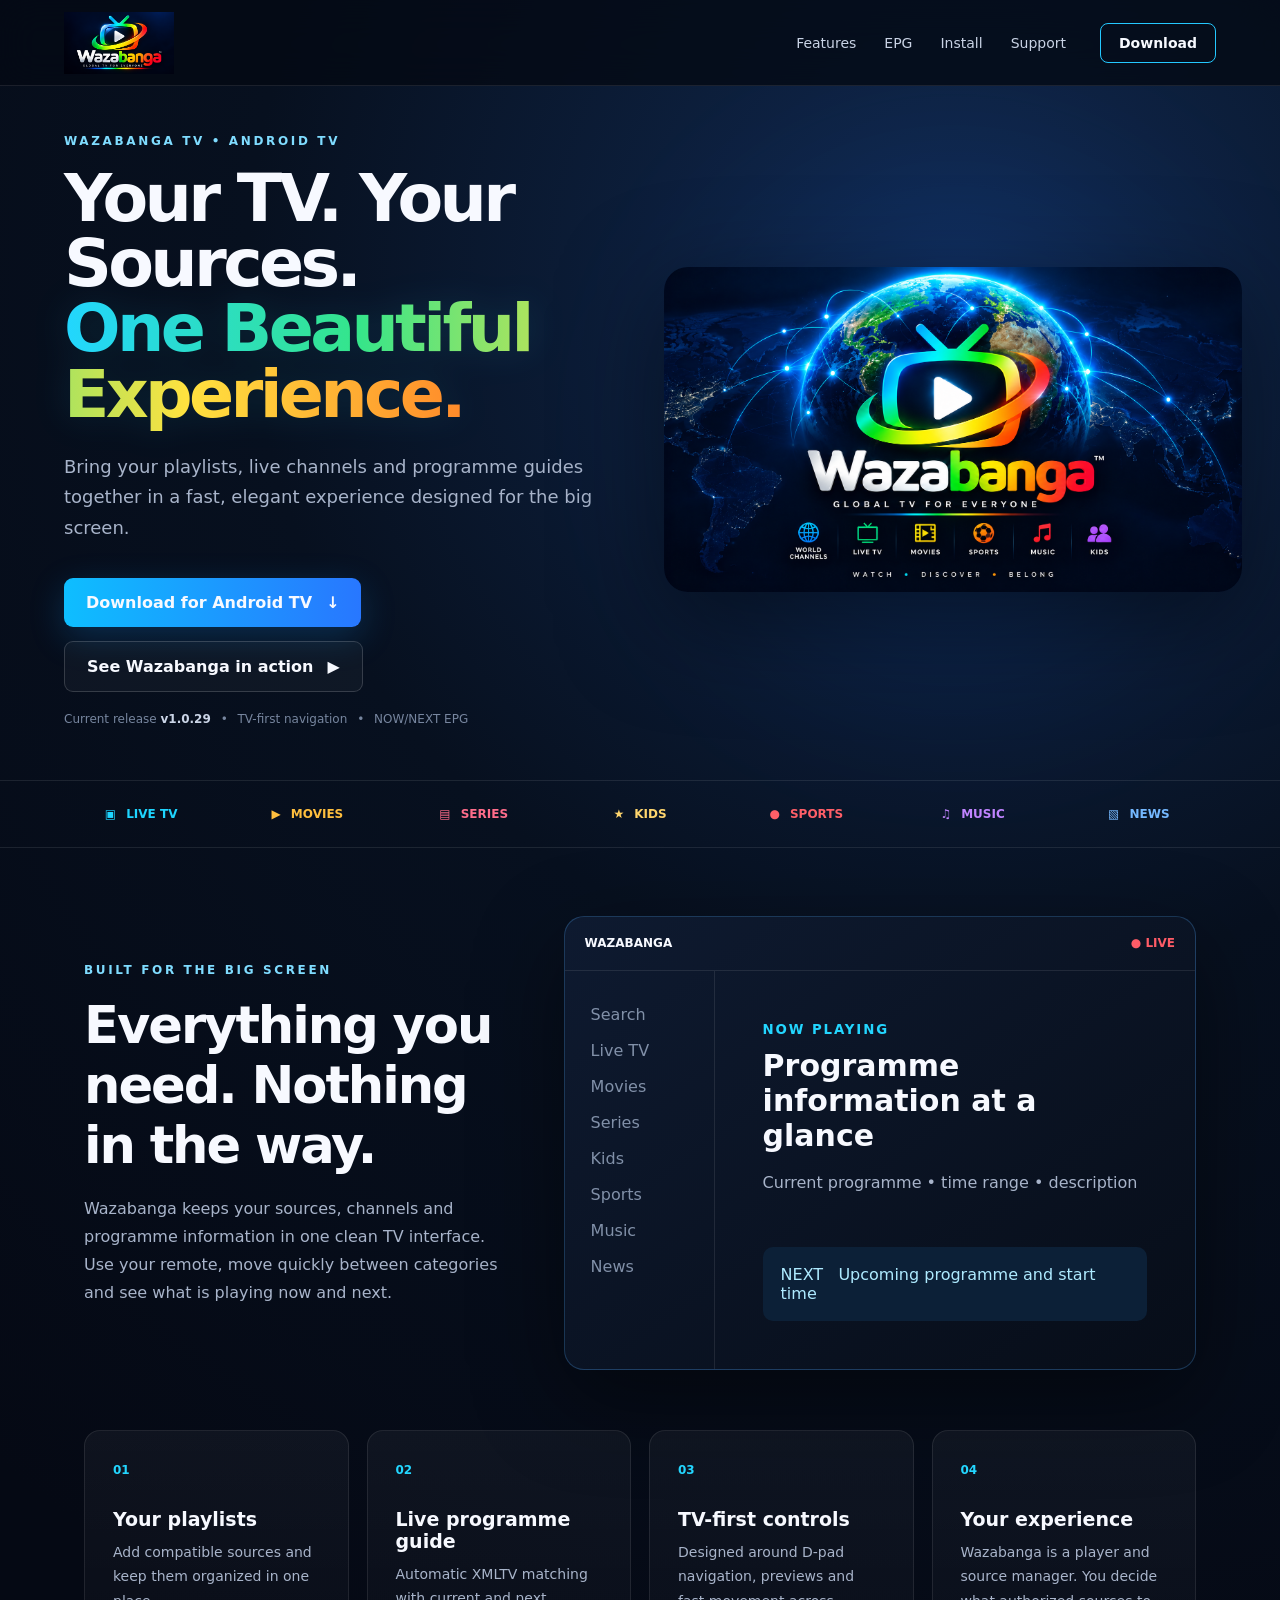
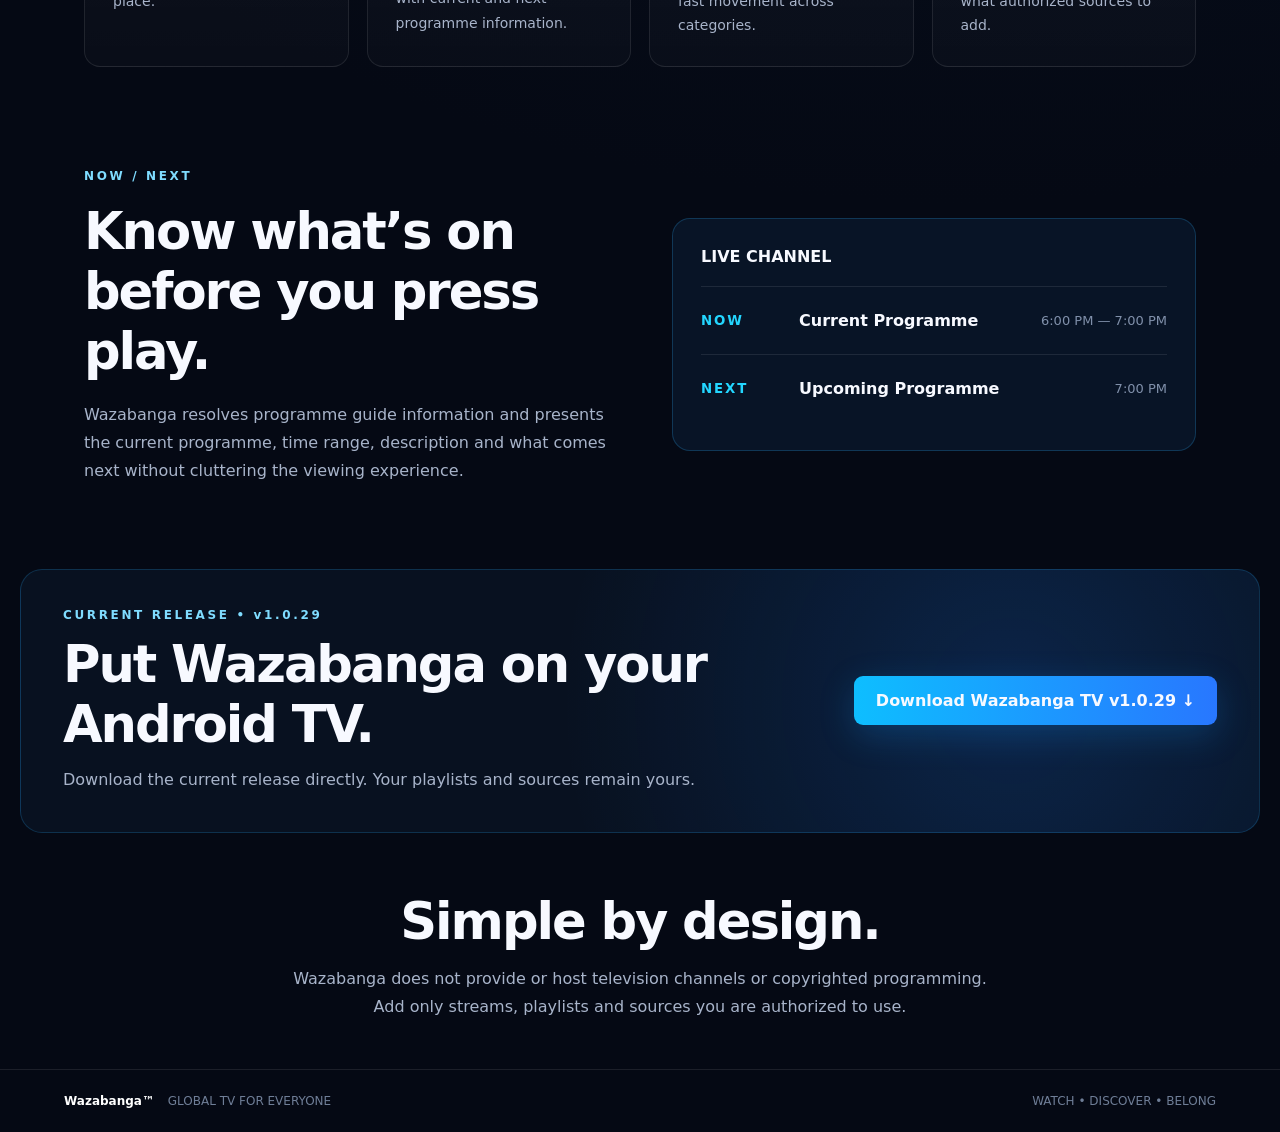
==== commit 2b15b51d: "Polish install section and update website to Wazabanga v1.0.29" ====
--- a/index.html
+++ b/index.html
@@ -19,7 +19,7 @@
       <a href="#install">Install</a>
       <a href="#support">Support</a>
     </nav>
-    <a class="header-download" href="downloads/Wazabanga-TV-v1.0.27.apk">Download</a>
+    <a class="header-download" href="downloads/Wazabanga-TV-v1.0.29.apk">Download</a>
   </header>
 
   <main>
@@ -29,10 +29,10 @@
         <h1>Your TV. Your Sources.<br><span>One Beautiful Experience.</span></h1>
         <p>Bring your playlists, live channels and programme guides together in a fast, elegant experience designed for the big screen.</p>
         <div class="hero-actions">
-          <a class="btn primary" href="downloads/Wazabanga-TV-v1.0.27.apk">Download for Android TV <b>↓</b></a>
+          <a class="btn primary" href="downloads/Wazabanga-TV-v1.0.29.apk">Download for Android TV <b>↓</b></a>
           <a class="btn secondary" href="#experience">See Wazabanga in action <b>▶</b></a>
         </div>
-        <div class="release">Current release <strong>v1.0.27</strong> <span>•</span> TV-first navigation <span>•</span> NOW/NEXT EPG</div>
+        <div class="release">Current release <strong>v1.0.29</strong> <span>•</span> TV-first navigation <span>•</span> NOW/NEXT EPG</div>
       </div>
       <div class="hero-visual">
         <div class="glow"></div>
@@ -94,11 +94,11 @@
 
     <section class="section install" id="install">
       <div>
-        <div class="eyebrow">CURRENT RELEASE • v1.0.27</div>
+        <div class="eyebrow">CURRENT RELEASE • v1.0.29</div>
         <h2>Put Wazabanga on your Android TV.</h2>
         <p>Download the current release directly. Your playlists and sources remain yours.</p>
       </div>
-      <a class="btn primary large" href="downloads/Wazabanga-TV-v1.0.27.apk">Download Wazabanga TV v1.0.27 ↓</a>
+      <a class="btn primary large" href="downloads/Wazabanga-TV-v1.0.29.apk">Download Wazabanga TV v1.0.29 ↓</a>
     </section>
 
     <section class="section support" id="support">
--- a/styles.css
+++ b/styles.css
@@ -1,13 +1,63 @@
 
 :root{--bg:#050914;--panel:#0a1222;--panel2:#0d182b;--text:#f7f9ff;--muted:#a8b4ca;--cyan:#23d6ff;--blue:#2584ff;--gold:#ffc342;--line:rgba(255,255,255,.09)}
 *{box-sizing:border-box}html{scroll-behavior:smooth}body{margin:0;background:radial-gradient(circle at 75% 10%,#102950 0,#07101f 27%,var(--bg) 58%);color:var(--text);font-family:Inter,ui-sans-serif,system-ui,-apple-system,BlinkMacSystemFont,"Segoe UI",sans-serif}
-a{color:inherit}.site-header{height:86px;max-width:1440px;margin:auto;padding:0 5vw;display:flex;align-items:center;gap:34px;border-bottom:1px solid var(--line);background:rgba(5,9,20,.78);backdrop-filter:blur(18px);position:sticky;top:0;z-index:20}.brand{display:flex;align-items:center;margin-right:auto}.brand-logo{width:185px;height:58px;object-fit:cover;object-position:center 33%;border-radius:8px}.nav{display:flex;gap:28px}.nav a{text-decoration:none;color:#c9d3e5;font-size:14px}.nav a:hover{color:white}.header-download{padding:11px 18px;border:1px solid #24c8ff;border-radius:8px;text-decoration:none;font-weight:700;font-size:14px}
-main{overflow:hidden}.hero{max-width:1440px;margin:auto;min-height:690px;padding:76px 5vw 54px;display:grid;grid-template-columns:1.05fr .95fr;align-items:center;gap:46px}.eyebrow{font-size:12px;letter-spacing:.22em;color:#7fdcff;font-weight:800;margin-bottom:18px}.hero h1{font-size:clamp(48px,5.2vw,82px);line-height:.98;letter-spacing:-.055em;margin:0 0 25px;max-width:790px}.hero h1 span{background:linear-gradient(90deg,#fff 0,#a8e9ff 44%,#ffe292 100%);-webkit-background-clip:text;color:transparent}.hero-copy>p{max-width:690px;color:var(--muted);font-size:18px;line-height:1.7}.hero-actions{display:flex;gap:14px;margin:34px 0 20px;flex-wrap:wrap}.btn{display:inline-flex;align-items:center;gap:14px;text-decoration:none;padding:15px 22px;border-radius:9px;font-weight:800}.primary{background:linear-gradient(90deg,#0ebeff,#2877ff);box-shadow:0 10px 35px rgba(25,155,255,.22)}.secondary{border:1px solid rgba(255,255,255,.16);background:rgba(255,255,255,.035)}.release{color:#77869f;font-size:12px}.release strong{color:#cbd5e7}.release span{padding:0 6px}.hero-visual{position:relative;display:grid;place-items:center}.hero-visual img{position:relative;width:min(100%,720px);border-radius:24px;box-shadow:0 28px 100px rgba(0,0,0,.5);z-index:2}.glow{position:absolute;width:80%;aspect-ratio:1;border-radius:50%;background:#126cff;filter:blur(110px);opacity:.19}
+a{color:inherit}.site-header{height:86px;max-width:1440px;margin:auto;padding:0 5vw;display:flex;align-items:center;gap:34px;border-bottom:1px solid var(--line);background:rgba(5,9,20,.78);backdrop-filter:blur(18px);position:sticky;top:0;z-index:20}.brand{display:flex;align-items:center;margin-right:auto}.brand-logo{width:190px;height:62px;object-fit:contain;object-position:left center;border-radius:0}.nav{display:flex;gap:28px}.nav a{text-decoration:none;color:#c9d3e5;font-size:14px}.nav a:hover{color:white}.header-download{padding:11px 18px;border:1px solid #24c8ff;border-radius:8px;text-decoration:none;font-weight:700;font-size:14px}
+main{overflow:hidden}.hero{max-width:1440px;margin:auto;min-height:690px;padding:48px 5vw 54px;display:grid;grid-template-columns:1.05fr .95fr;align-items:center;gap:46px}.eyebrow{font-size:12px;letter-spacing:.22em;color:#7fdcff;font-weight:800;margin-bottom:18px}.hero h1{font-size:clamp(48px,5.2vw,82px);line-height:.98;letter-spacing:-.055em;margin:0 0 25px;max-width:790px}.hero h1 span{background:linear-gradient(90deg,#22d6ff 0%,#35e58a 34%,#ffe23f 68%,#ff8a2a 100%);-webkit-background-clip:text;background-clip:text;color:transparent;-webkit-text-fill-color:transparent;filter:drop-shadow(0 0 18px rgba(35,214,255,.12))}.hero-copy>p{max-width:690px;color:var(--muted);font-size:18px;line-height:1.7}.hero-actions{display:flex;gap:14px;margin:34px 0 20px;flex-wrap:wrap}.btn{display:inline-flex;align-items:center;gap:14px;text-decoration:none;padding:15px 22px;border-radius:9px;font-weight:800}.primary{background:linear-gradient(90deg,#0ebeff,#2877ff);box-shadow:0 10px 35px rgba(25,155,255,.22)}.secondary{border:1px solid rgba(255,255,255,.16);background:rgba(255,255,255,.035)}.release{color:#77869f;font-size:12px}.release strong{color:#cbd5e7}.release span{padding:0 6px}.hero-visual{position:relative;display:grid;place-items:center}.hero-visual img{position:relative;width:min(110%,790px);max-width:none;border-radius:24px;box-shadow:0 28px 100px rgba(0,0,0,.5);z-index:2}.glow{position:absolute;width:80%;aspect-ratio:1;border-radius:50%;background:#126cff;filter:blur(110px);opacity:.19}
 .categories{border-top:1px solid var(--line);border-bottom:1px solid var(--line);max-width:1440px;margin:auto;padding:26px 5vw;display:grid;grid-template-columns:repeat(7,1fr);gap:12px}.categories div{display:flex;align-items:center;justify-content:center;gap:10px;color:#d8e2f3;font-weight:800;font-size:12px}.categories div:nth-child(1){color:#1ed5ff}.categories div:nth-child(2){color:#ffbf3e}.categories div:nth-child(3){color:#ff6d8b}.categories div:nth-child(4){color:#ffd66e}.categories div:nth-child(5){color:#ff5f68}.categories div:nth-child(6){color:#c184ff}.categories div:nth-child(7){color:#74b8ff}
-.section{max-width:1240px;margin:0 auto;padding:110px 5vw}.intro{display:grid;grid-template-columns:.8fr 1.2fr;gap:70px;align-items:center}.section h2{font-size:clamp(34px,4vw,58px);letter-spacing:-.04em;margin:0 0 20px}.section p{color:var(--muted);line-height:1.75}.product-card{border:1px solid rgba(81,170,255,.25);border-radius:20px;background:linear-gradient(145deg,#0e1a30,#070d18);box-shadow:0 30px 90px rgba(0,0,0,.45);overflow:hidden}.product-top{height:54px;padding:0 20px;display:flex;align-items:center;justify-content:space-between;border-bottom:1px solid var(--line);font-size:12px;font-weight:900}.live-dot{color:#ff5c67}.product-screen{display:grid;grid-template-columns:150px 1fr;min-height:300px}.rail{padding:26px;color:#8190a8;line-height:2.25;border-right:1px solid var(--line)}.guide{padding:48px}.guide small,.epg-demo small{color:var(--cyan);font-weight:900;letter-spacing:.14em}.guide h3{font-size:30px;margin:10px 0}.next{margin-top:50px;padding:18px;border-radius:10px;background:#0c2037;color:#aeeaff}
-.feature-grid{display:grid;grid-template-columns:repeat(4,1fr);gap:18px;padding-top:30px}.feature-grid article{background:linear-gradient(180deg,rgba(255,255,255,.045),rgba(255,255,255,.018));border:1px solid var(--line);padding:28px;border-radius:16px}.feature-grid b{color:var(--cyan);font-size:12px}.feature-grid h3{font-size:19px;margin:30px 0 10px}.feature-grid p{font-size:14px;margin:0}
-.epg{display:grid;grid-template-columns:1fr 1fr;gap:80px;align-items:center}.epg-demo{padding:28px;border-radius:18px;background:#081426;border:1px solid rgba(46,179,255,.22)}.epg-channel{font-weight:900;padding-bottom:20px;border-bottom:1px solid var(--line)}.epg-now,.epg-next{display:grid;grid-template-columns:80px 1fr auto;gap:18px;align-items:center;padding:24px 0;border-bottom:1px solid var(--line)}.epg-next{border:0}.epg-demo span{color:#8090aa;font-size:13px}
-.install{margin-bottom:80px;border:1px solid rgba(41,174,255,.2);border-radius:22px;background:radial-gradient(circle at 80%,rgba(26,124,255,.18),transparent 45%),#081120;display:flex;justify-content:space-between;align-items:center;gap:40px;padding-top:58px;padding-bottom:58px}.large{white-space:nowrap}.support{text-align:center;max-width:850px;padding-top:40px}
+.section{max-width:1240px;margin:0 auto;padding:68px 5vw}.intro{display:grid;grid-template-columns:.8fr 1.2fr;gap:58px;align-items:center;padding-bottom:48px}.section h2{font-size:clamp(34px,4vw,58px);letter-spacing:-.04em;margin:0 0 20px}.section p{color:var(--muted);line-height:1.75}.product-card{border:1px solid rgba(81,170,255,.25);border-radius:20px;background:linear-gradient(145deg,#0e1a30,#070d18);box-shadow:0 30px 90px rgba(0,0,0,.45);overflow:hidden}.product-top{height:54px;padding:0 20px;display:flex;align-items:center;justify-content:space-between;border-bottom:1px solid var(--line);font-size:12px;font-weight:900}.live-dot{color:#ff5c67}.product-screen{display:grid;grid-template-columns:150px 1fr;min-height:300px}.rail{padding:26px;color:#8190a8;line-height:2.25;border-right:1px solid var(--line)}.guide{padding:48px}.guide small,.epg-demo small{color:var(--cyan);font-weight:900;letter-spacing:.14em}.guide h3{font-size:30px;margin:10px 0}.next{margin-top:50px;padding:18px;border-radius:10px;background:#0c2037;color:#aeeaff}
+.feature-grid{display:grid;grid-template-columns:repeat(4,1fr);gap:18px;padding-top:12px;padding-bottom:58px}.feature-grid article{background:linear-gradient(180deg,rgba(255,255,255,.045),rgba(255,255,255,.018));border:1px solid var(--line);padding:28px;border-radius:16px}.feature-grid b{color:var(--cyan);font-size:12px}.feature-grid h3{font-size:19px;margin:30px 0 10px}.feature-grid p{font-size:14px;margin:0}
+.epg{display:grid;grid-template-columns:1fr 1fr;gap:64px;align-items:center;padding-top:44px;padding-bottom:44px}.epg-demo{padding:28px;border-radius:18px;background:#081426;border:1px solid rgba(46,179,255,.22)}.epg-channel{font-weight:900;padding-bottom:20px;border-bottom:1px solid var(--line)}.epg-now,.epg-next{display:grid;grid-template-columns:80px 1fr auto;gap:18px;align-items:center;padding:24px 0;border-bottom:1px solid var(--line)}.epg-next{border:0}.epg-demo span{color:#8090aa;font-size:13px}
+.install{margin-bottom:34px;border:1px solid rgba(41,174,255,.2);border-radius:22px;background:radial-gradient(circle at 80%,rgba(26,124,255,.18),transparent 45%),#081120;display:flex;justify-content:space-between;align-items:center;gap:40px;padding-top:44px;padding-bottom:44px}.large{white-space:nowrap}.support{text-align:center;max-width:850px;padding-top:44px;padding-bottom:62px}
 footer{border-top:1px solid var(--line);padding:36px 5vw;max-width:1440px;margin:auto;display:flex;justify-content:space-between;color:#6f7e97;font-size:12px}footer strong{color:white;margin-right:10px}
-@media(max-width:900px){.nav{display:none}.site-header{height:72px}.brand-logo{width:145px;height:48px}.hero{grid-template-columns:1fr;padding-top:52px}.hero-visual{margin-top:10px}.categories{grid-template-columns:repeat(4,1fr)}.intro,.epg{grid-template-columns:1fr}.feature-grid{grid-template-columns:1fr 1fr}.install{display:block}.install .btn{margin-top:20px}.product-screen{grid-template-columns:100px 1fr}.guide{padding:28px}.epg-now,.epg-next{grid-template-columns:55px 1fr}.epg-demo span{grid-column:2}}
+@media(max-width:900px){.nav{display:none}.site-header{height:72px}.brand-logo{width:150px;height:50px;object-fit:contain}.hero{grid-template-columns:1fr;padding-top:52px}.hero-visual{margin-top:10px}.categories{grid-template-columns:repeat(4,1fr)}.intro,.epg{grid-template-columns:1fr}.feature-grid{grid-template-columns:1fr 1fr}.install{display:block}.install .btn{margin-top:20px}.product-screen{grid-template-columns:100px 1fr}.guide{padding:28px}.epg-now,.epg-next{grid-template-columns:55px 1fr}.epg-demo span{grid-column:2}}
 @media(max-width:560px){.header-download{display:none}.hero h1{font-size:45px}.hero{padding-left:22px;padding-right:22px}.categories{grid-template-columns:repeat(2,1fr);padding:22px}.feature-grid{grid-template-columns:1fr}.section{padding:75px 22px}.product-screen{grid-template-columns:1fr}.rail{display:none}.hero-actions .btn{width:100%;justify-content:center}.install{margin-left:14px;margin-right:14px}.large{white-space:normal}footer{display:block;line-height:2}}
+
+/* v3.2 layout density + sticky-header anchor correction */
+#features, #epg, #install, #support, #experience {
+  scroll-margin-top: 108px;
+}
+footer {
+  padding-top: 26px;
+  padding-bottom: 26px;
+}
+@media (max-width: 900px) {
+  .section { padding-top: 58px; padding-bottom: 58px; }
+  #features, #epg, #install, #support, #experience { scroll-margin-top: 88px; }
+}
+@media (max-width: 560px) {
+  .section { padding-top: 48px; padding-bottom: 48px; }
+}
+
+
+/* v3.3 targeted install/support correction */
+html { scroll-padding-top: 110px; }
+#install {
+  scroll-margin-top: 110px;
+  margin-top: 24px;
+  margin-bottom: 0;
+  padding: 38px 42px;
+}
+#install .eyebrow { margin-bottom: 12px; }
+#install h2 { margin-bottom: 12px; }
+#install p { margin: 0; max-width: 650px; }
+#support {
+  scroll-margin-top: 110px;
+  padding: 58px 5vw 48px;
+  margin: 0 auto;
+  min-height: 0;
+}
+#support h2 { margin-bottom: 14px; }
+#support p { margin: 0 auto; max-width: 760px; }
+footer { margin-top: 0; padding-top: 24px; padding-bottom: 24px; }
+@media (max-width: 900px) {
+  html { scroll-padding-top: 90px; }
+  #install, #support { scroll-margin-top: 90px; }
+  #install { margin-top: 16px; padding: 34px 5vw; }
+  #support { padding-top: 48px; padding-bottom: 42px; }
+}
+@media (max-width: 560px) {
+  html { scroll-padding-top: 78px; }
+  #install, #support { scroll-margin-top: 78px; }
+  #install { margin: 12px 14px 0; padding: 30px 24px; }
+  #support { padding: 42px 22px 38px; }
+}
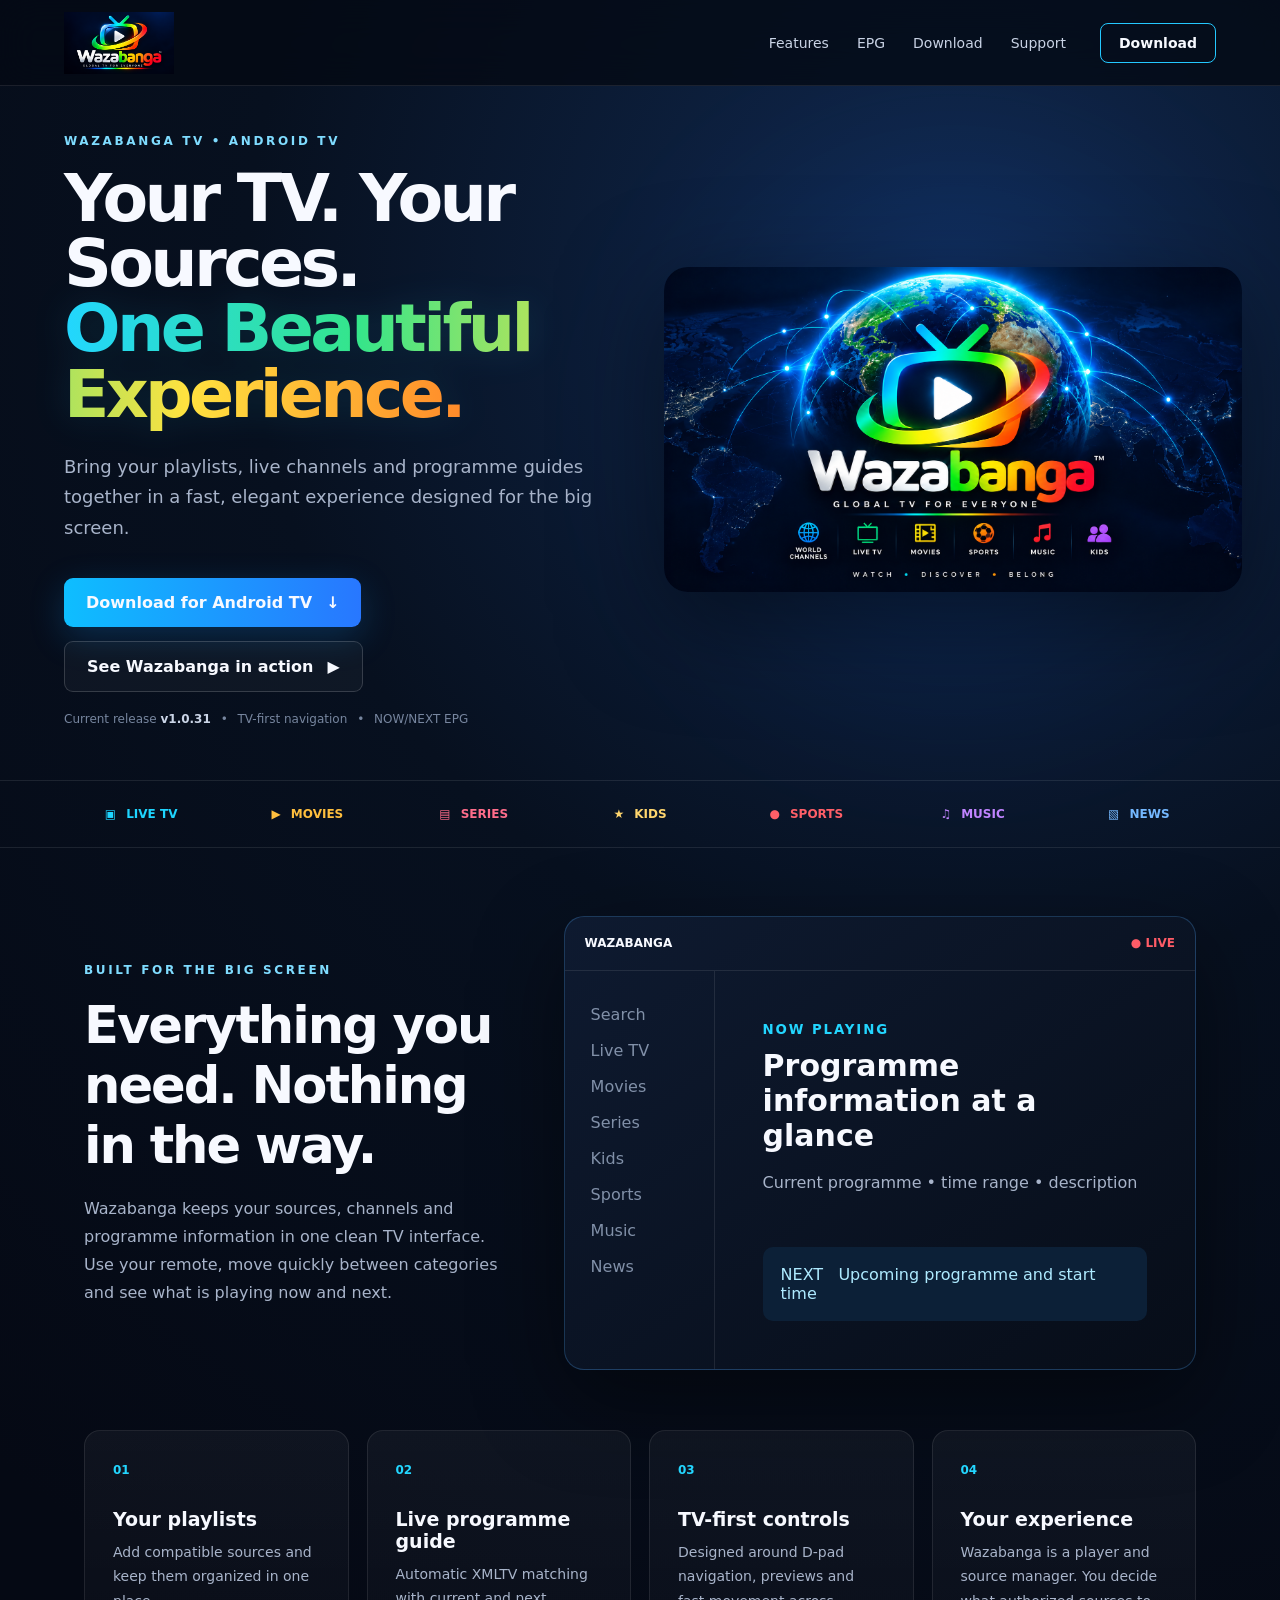
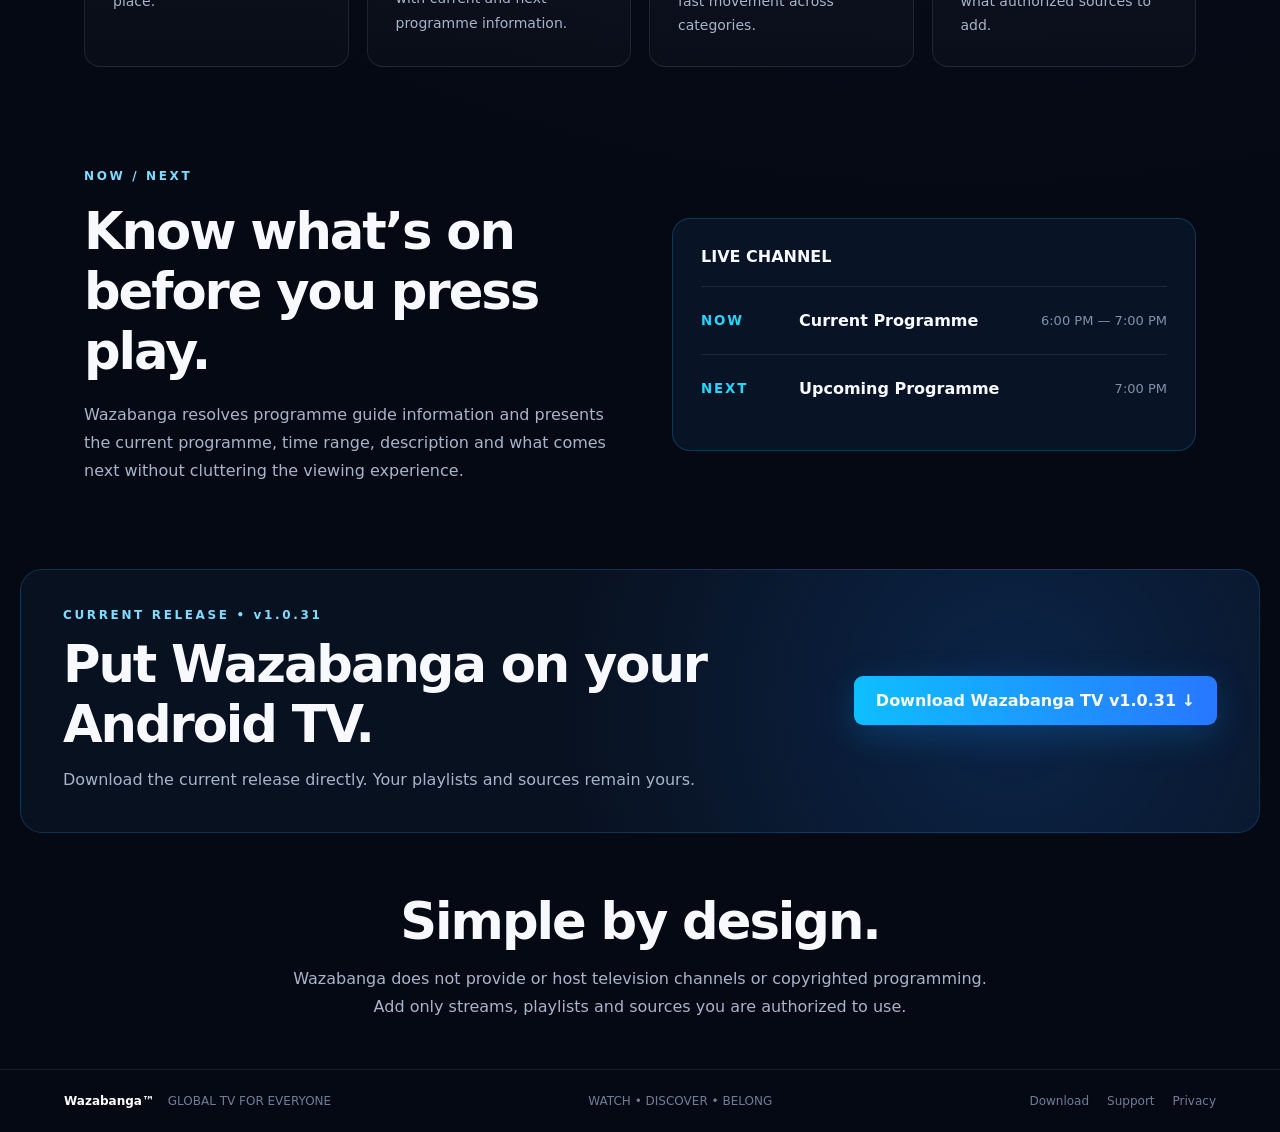
==== commit ecb1b050: "Launch Wazabanga website v4" ====
--- a/index.html
+++ b/index.html
@@ -16,10 +16,10 @@
     <nav class="nav" aria-label="Primary">
       <a href="#features">Features</a>
       <a href="#epg">EPG</a>
-      <a href="#install">Install</a>
-      <a href="#support">Support</a>
+      <a href="/download/">Download</a>
+      <a href="/support/">Support</a>
     </nav>
-    <a class="header-download" href="downloads/Wazabanga-TV-v1.0.29.apk">Download</a>
+    <a class="header-download" href="downloads/Wazabanga-TV-v1.0.31.apk">Download</a>
   </header>
 
   <main>
@@ -29,10 +29,10 @@
         <h1>Your TV. Your Sources.<br><span>One Beautiful Experience.</span></h1>
         <p>Bring your playlists, live channels and programme guides together in a fast, elegant experience designed for the big screen.</p>
         <div class="hero-actions">
-          <a class="btn primary" href="downloads/Wazabanga-TV-v1.0.29.apk">Download for Android TV <b>↓</b></a>
+          <a class="btn primary" href="downloads/Wazabanga-TV-v1.0.31.apk">Download for Android TV <b>↓</b></a>
           <a class="btn secondary" href="#experience">See Wazabanga in action <b>▶</b></a>
         </div>
-        <div class="release">Current release <strong>v1.0.29</strong> <span>•</span> TV-first navigation <span>•</span> NOW/NEXT EPG</div>
+        <div class="release">Current release <strong>v1.0.31</strong> <span>•</span> TV-first navigation <span>•</span> NOW/NEXT EPG</div>
       </div>
       <div class="hero-visual">
         <div class="glow"></div>
@@ -94,11 +94,11 @@
 
     <section class="section install" id="install">
       <div>
-        <div class="eyebrow">CURRENT RELEASE • v1.0.29</div>
+        <div class="eyebrow">CURRENT RELEASE • v1.0.31</div>
         <h2>Put Wazabanga on your Android TV.</h2>
         <p>Download the current release directly. Your playlists and sources remain yours.</p>
       </div>
-      <a class="btn primary large" href="downloads/Wazabanga-TV-v1.0.29.apk">Download Wazabanga TV v1.0.29 ↓</a>
+      <a class="btn primary large" href="downloads/Wazabanga-TV-v1.0.31.apk">Download Wazabanga TV v1.0.31 ↓</a>
     </section>
 
     <section class="section support" id="support">
@@ -110,6 +110,6 @@
   <footer>
     <div><strong>Wazabanga™</strong> <span>GLOBAL TV FOR EVERYONE</span></div>
     <div>WATCH • DISCOVER • BELONG</div>
-  </footer>
+  <div class="footer-links"><a href="/download/">Download</a><a href="/support/">Support</a><a href="/privacy/">Privacy</a></div></footer>
 </body>
 </html>
--- a/styles.css
+++ b/styles.css
@@ -61,3 +61,6 @@
   #install { margin: 12px 14px 0; padding: 30px 24px; }
   #support { padding: 42px 22px 38px; }
 }
+
+/* Website v4 */
+.footer-links{display:flex;gap:18px}.footer-links a{text-decoration:none}.page-shell{max-width:1180px;margin:auto;padding:64px 5vw 80px}.page-hero{max-width:820px;margin-bottom:42px}.page-hero h1{font-size:clamp(44px,6vw,76px);line-height:1;letter-spacing:-.05em;margin:0 0 20px}.page-hero p{font-size:18px;color:var(--muted);line-height:1.7}.download-card,.contact-card{border:1px solid rgba(41,174,255,.22);border-radius:22px;background:radial-gradient(circle at 85%,rgba(26,124,255,.18),transparent 45%),#081120;padding:36px;display:flex;align-items:center;justify-content:space-between;gap:30px}.version-pill{display:inline-block;color:#7fdcff;font-size:12px;font-weight:900;letter-spacing:.1em;margin-bottom:8px}.download-card h2,.contact-card h2{font-size:32px;margin:6px 0 10px}.download-card p,.contact-card p{color:var(--muted)}.info-grid{display:grid;grid-template-columns:repeat(3,1fr);gap:18px;margin-top:22px}.info-grid article{border:1px solid var(--line);background:rgba(255,255,255,.025);border-radius:16px;padding:26px}.info-grid h3{margin-top:0}.info-grid p{color:var(--muted);line-height:1.7}.info-grid code{font-size:11px;word-break:break-all;color:#9ee8ff}.legal-note{margin-top:28px;color:#8290a7;font-size:13px}.faq{display:grid;gap:12px}.faq details{border:1px solid var(--line);background:#091426;border-radius:14px;padding:20px 22px}.faq summary{font-weight:800;cursor:pointer}.faq p{color:var(--muted);line-height:1.7;margin-bottom:0}.contact-card{margin-top:28px}.contact-card a{color:#65d9ff}@media(max-width:800px){.info-grid{grid-template-columns:1fr}.download-card,.contact-card{display:block}.download-card .btn{margin-top:18px}.page-shell{padding-top:44px}.footer-links{margin-top:8px;flex-wrap:wrap}}
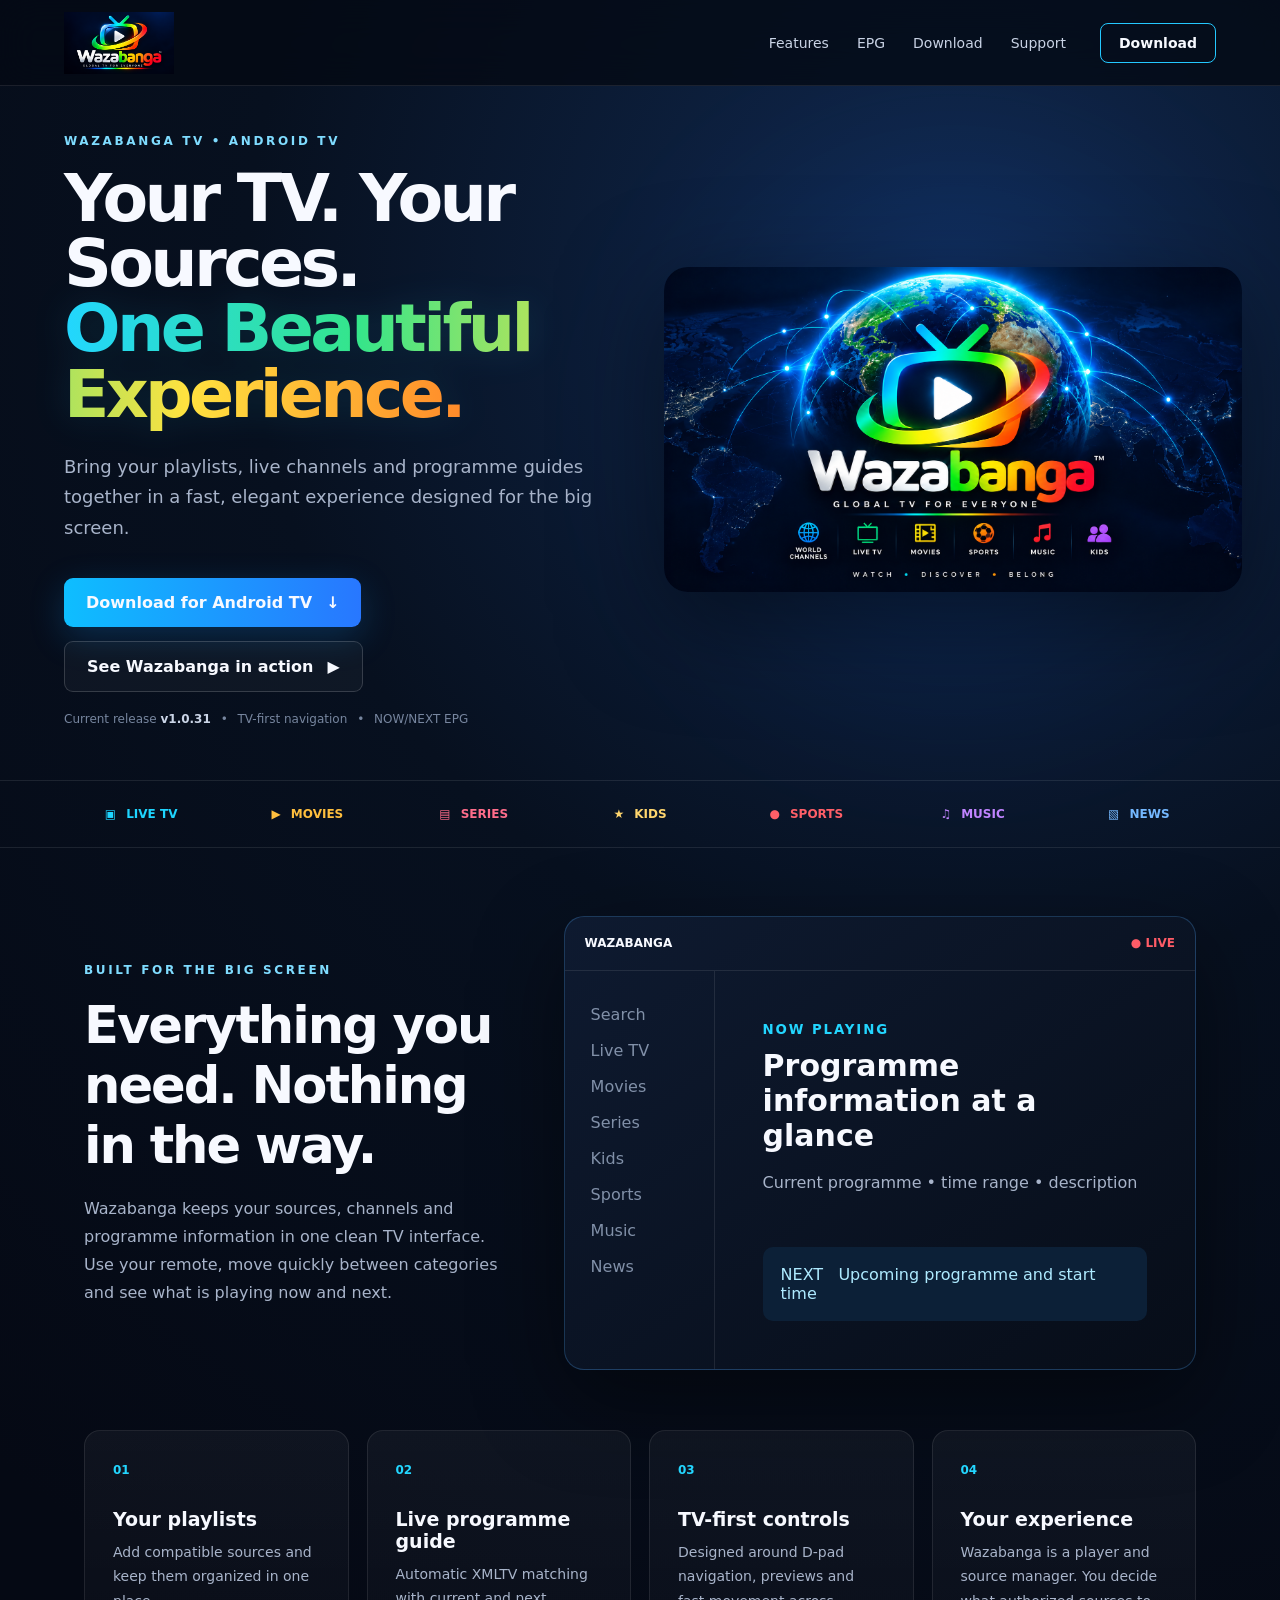
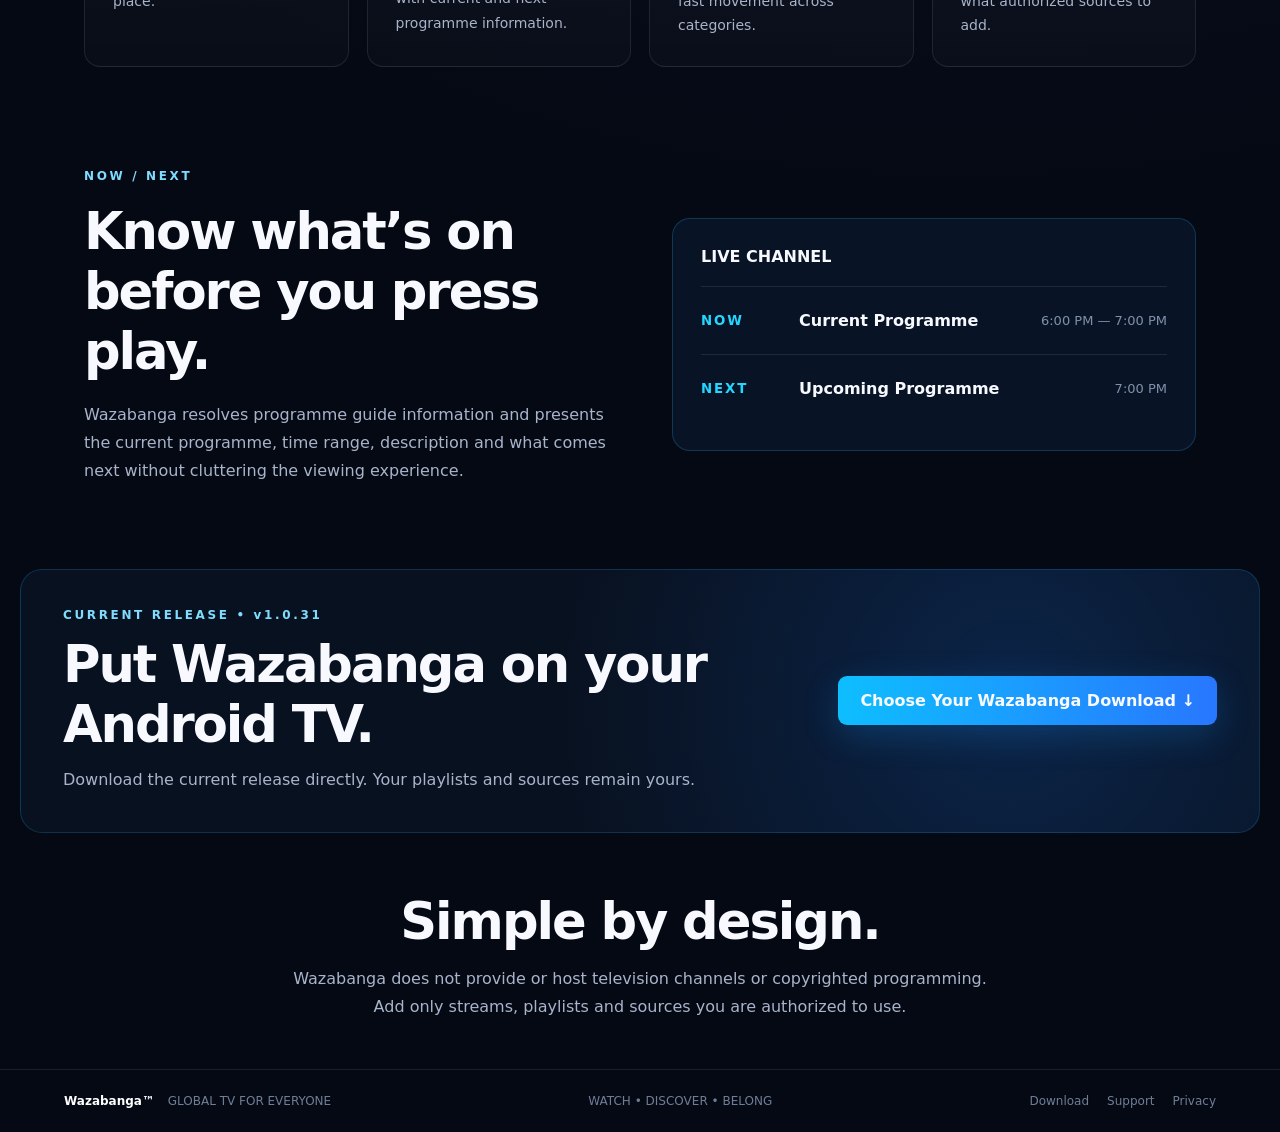
==== commit 8a44d5bc: "Add Android Mobile v1.0.37 and separate TV/mobile downloads" ====
--- a/index.html
+++ b/index.html
@@ -19,7 +19,7 @@
       <a href="/download/">Download</a>
       <a href="/support/">Support</a>
     </nav>
-    <a class="header-download" href="downloads/Wazabanga-TV-v1.0.31.apk">Download</a>
+    <a class="header-download" href="/download/">Download</a>
   </header>
 
   <main>
@@ -29,7 +29,7 @@
         <h1>Your TV. Your Sources.<br><span>One Beautiful Experience.</span></h1>
         <p>Bring your playlists, live channels and programme guides together in a fast, elegant experience designed for the big screen.</p>
         <div class="hero-actions">
-          <a class="btn primary" href="downloads/Wazabanga-TV-v1.0.31.apk">Download for Android TV <b>↓</b></a>
+          <a class="btn primary" href="/download/">Download for Android TV <b>↓</b></a>
           <a class="btn secondary" href="#experience">See Wazabanga in action <b>▶</b></a>
         </div>
         <div class="release">Current release <strong>v1.0.31</strong> <span>•</span> TV-first navigation <span>•</span> NOW/NEXT EPG</div>
@@ -98,7 +98,7 @@
         <h2>Put Wazabanga on your Android TV.</h2>
         <p>Download the current release directly. Your playlists and sources remain yours.</p>
       </div>
-      <a class="btn primary large" href="downloads/Wazabanga-TV-v1.0.31.apk">Download Wazabanga TV v1.0.31 ↓</a>
+      <a class="btn primary large" href="/download/">Choose Your Wazabanga Download ↓</a>
     </section>
 
     <section class="section support" id="support">
--- a/styles.css
+++ b/styles.css
@@ -64,3 +64,6 @@
 
 /* Website v4 */
 .footer-links{display:flex;gap:18px}.footer-links a{text-decoration:none}.page-shell{max-width:1180px;margin:auto;padding:64px 5vw 80px}.page-hero{max-width:820px;margin-bottom:42px}.page-hero h1{font-size:clamp(44px,6vw,76px);line-height:1;letter-spacing:-.05em;margin:0 0 20px}.page-hero p{font-size:18px;color:var(--muted);line-height:1.7}.download-card,.contact-card{border:1px solid rgba(41,174,255,.22);border-radius:22px;background:radial-gradient(circle at 85%,rgba(26,124,255,.18),transparent 45%),#081120;padding:36px;display:flex;align-items:center;justify-content:space-between;gap:30px}.version-pill{display:inline-block;color:#7fdcff;font-size:12px;font-weight:900;letter-spacing:.1em;margin-bottom:8px}.download-card h2,.contact-card h2{font-size:32px;margin:6px 0 10px}.download-card p,.contact-card p{color:var(--muted)}.info-grid{display:grid;grid-template-columns:repeat(3,1fr);gap:18px;margin-top:22px}.info-grid article{border:1px solid var(--line);background:rgba(255,255,255,.025);border-radius:16px;padding:26px}.info-grid h3{margin-top:0}.info-grid p{color:var(--muted);line-height:1.7}.info-grid code{font-size:11px;word-break:break-all;color:#9ee8ff}.legal-note{margin-top:28px;color:#8290a7;font-size:13px}.faq{display:grid;gap:12px}.faq details{border:1px solid var(--line);background:#091426;border-radius:14px;padding:20px 22px}.faq summary{font-weight:800;cursor:pointer}.faq p{color:var(--muted);line-height:1.7;margin-bottom:0}.contact-card{margin-top:28px}.contact-card a{color:#65d9ff}@media(max-width:800px){.info-grid{grid-template-columns:1fr}.download-card,.contact-card{display:block}.download-card .btn{margin-top:18px}.page-shell{padding-top:44px}.footer-links{margin-top:8px;flex-wrap:wrap}}
+
+/* Downloads: separate TV and Mobile/Tablet releases */
+.download-choice-grid{display:grid;grid-template-columns:repeat(2,minmax(0,1fr));gap:20px;margin-top:24px}.download-choice{display:flex;flex-direction:column;justify-content:space-between;gap:20px;padding:24px;border:1px solid rgba(255,255,255,.1);border-radius:22px;background:rgba(255,255,255,.04)}.download-choice .device-label{font-size:.8rem;font-weight:800;letter-spacing:.08em;text-transform:uppercase;opacity:.8}.download-choice h2{margin:.35rem 0}.download-choice .hash-row{overflow-wrap:anywhere}.download-choice .btn{align-self:flex-start}@media(max-width:760px){.download-choice-grid{grid-template-columns:1fr}}
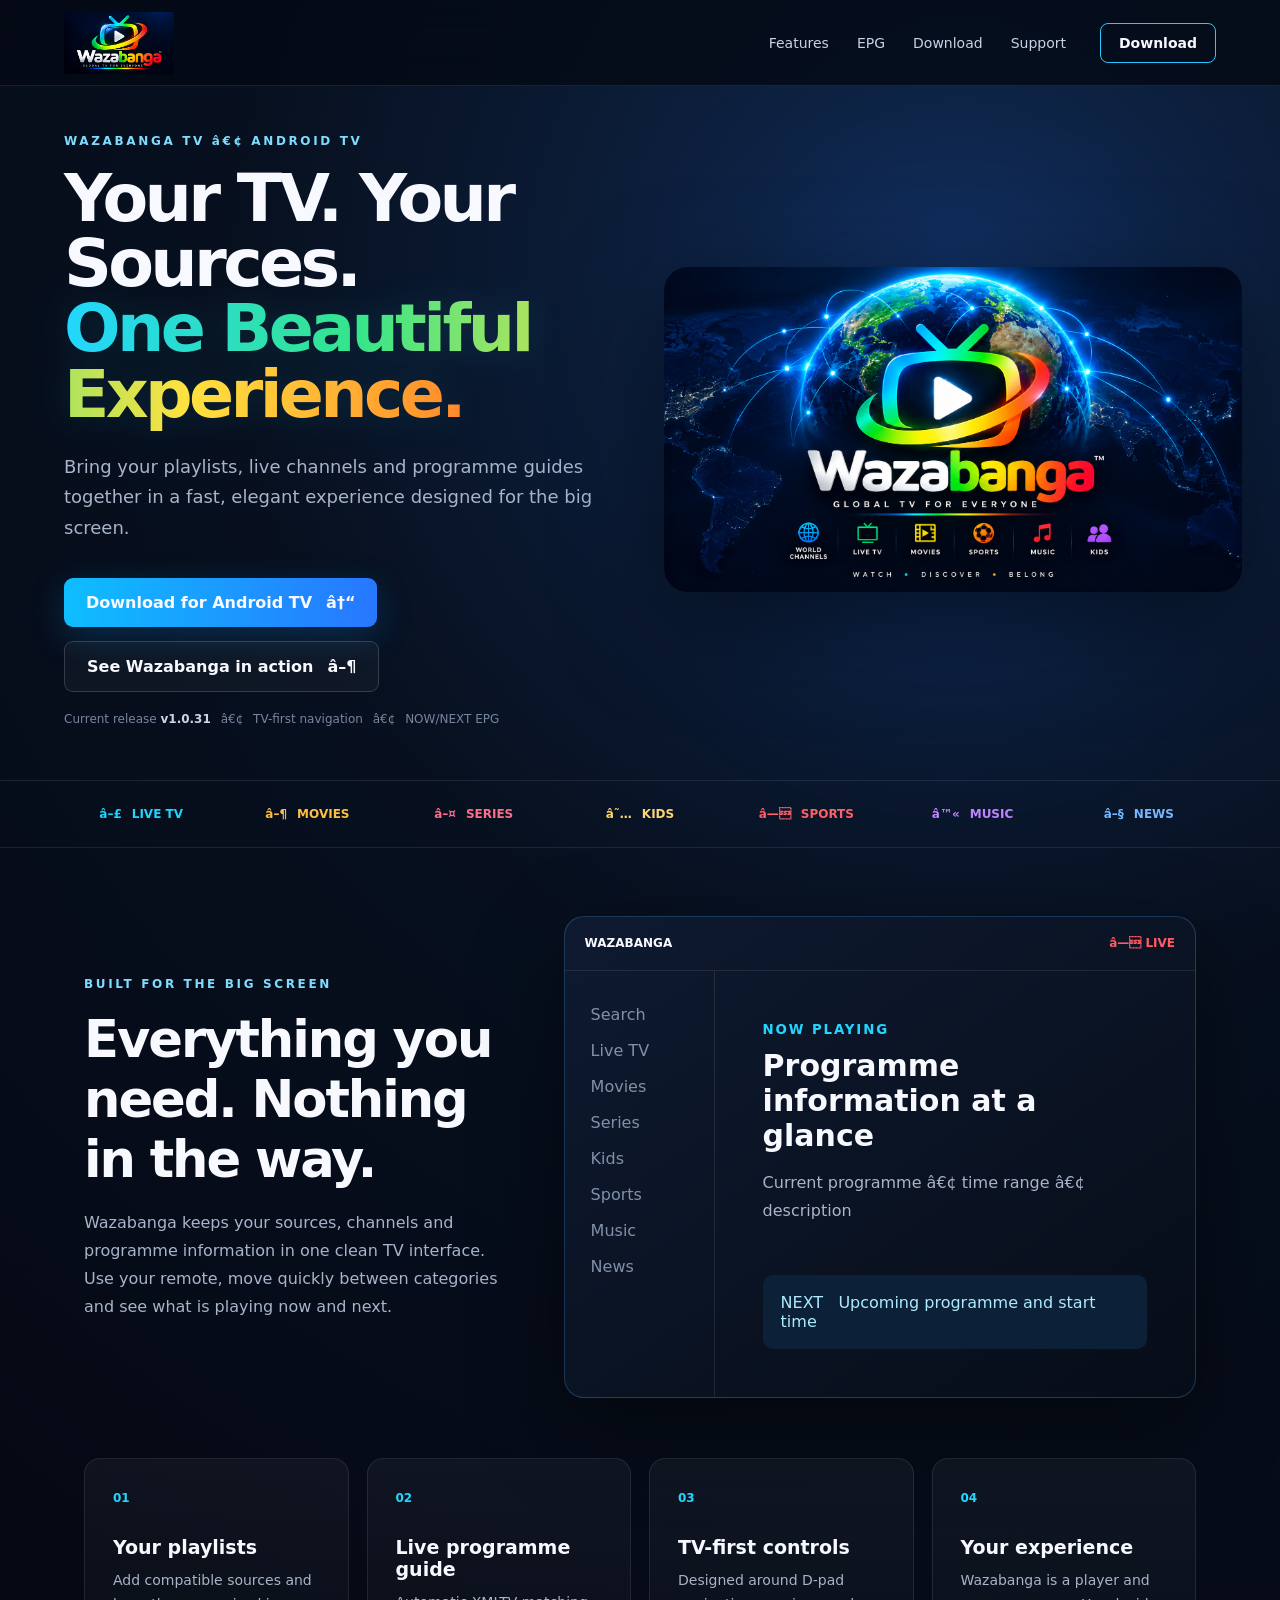
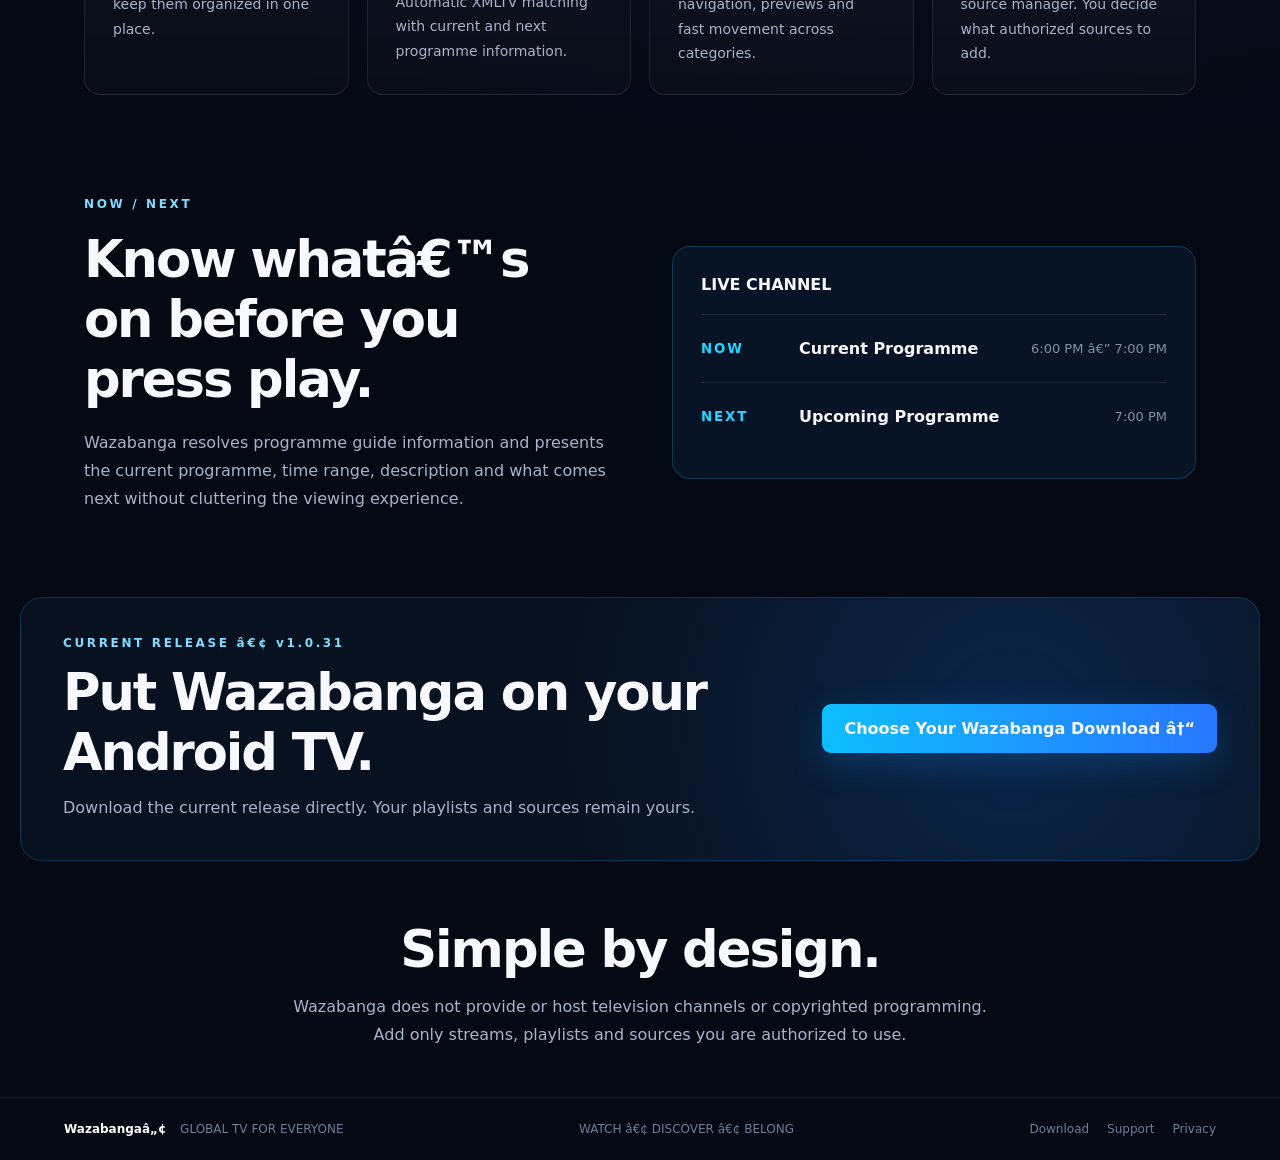
==== commit 9ccb21b3: "Add Wazabanga favicon across website" ====
--- a/index.html
+++ b/index.html
@@ -1,10 +1,10 @@
-<!doctype html>
+﻿<!doctype html>
 <html lang="en">
-<head>
+<head><link rel="icon" type="image/png" href="/assets/wazabanga-logo.png"><link rel="apple-touch-icon" href="/assets/wazabanga-logo.png">
   <meta charset="utf-8">
   <meta name="viewport" content="width=device-width,initial-scale=1">
   <meta name="theme-color" content="#050914">
-  <title>Wazabanga TV — Your TV. Your Sources.</title>
+  <title>Wazabanga TV â€” Your TV. Your Sources.</title>
   <meta name="description" content="Bring your playlists, live channels and programme guides together in a fast, elegant Android TV experience.">
   <link rel="stylesheet" href="styles.css">
 </head>
@@ -25,14 +25,14 @@
   <main>
     <section class="hero">
       <div class="hero-copy">
-        <div class="eyebrow">WAZABANGA TV • ANDROID TV</div>
+        <div class="eyebrow">WAZABANGA TV â€¢ ANDROID TV</div>
         <h1>Your TV. Your Sources.<br><span>One Beautiful Experience.</span></h1>
         <p>Bring your playlists, live channels and programme guides together in a fast, elegant experience designed for the big screen.</p>
         <div class="hero-actions">
-          <a class="btn primary" href="/download/">Download for Android TV <b>↓</b></a>
-          <a class="btn secondary" href="#experience">See Wazabanga in action <b>▶</b></a>
+          <a class="btn primary" href="/download/">Download for Android TV <b>â†“</b></a>
+          <a class="btn secondary" href="#experience">See Wazabanga in action <b>â–¶</b></a>
         </div>
-        <div class="release">Current release <strong>v1.0.31</strong> <span>•</span> TV-first navigation <span>•</span> NOW/NEXT EPG</div>
+        <div class="release">Current release <strong>v1.0.31</strong> <span>â€¢</span> TV-first navigation <span>â€¢</span> NOW/NEXT EPG</div>
       </div>
       <div class="hero-visual">
         <div class="glow"></div>
@@ -41,13 +41,13 @@
     </section>
 
     <section class="categories" aria-label="Wazabanga categories">
-      <div>▣ <span>LIVE TV</span></div>
-      <div>▶ <span>MOVIES</span></div>
-      <div>▤ <span>SERIES</span></div>
-      <div>★ <span>KIDS</span></div>
-      <div>● <span>SPORTS</span></div>
-      <div>♫ <span>MUSIC</span></div>
-      <div>▧ <span>NEWS</span></div>
+      <div>â–£ <span>LIVE TV</span></div>
+      <div>â–¶ <span>MOVIES</span></div>
+      <div>â–¤ <span>SERIES</span></div>
+      <div>â˜… <span>KIDS</span></div>
+      <div>â— <span>SPORTS</span></div>
+      <div>â™« <span>MUSIC</span></div>
+      <div>â–§ <span>NEWS</span></div>
     </section>
 
     <section class="section intro" id="experience">
@@ -58,14 +58,14 @@
       </div>
       <div class="product-card">
         <div class="product-top">
-          <span>WAZABANGA</span><span class="live-dot">● LIVE</span>
+          <span>WAZABANGA</span><span class="live-dot">â— LIVE</span>
         </div>
         <div class="product-screen">
           <div class="rail">Search<br>Live TV<br>Movies<br>Series<br>Kids<br>Sports<br>Music<br>News</div>
           <div class="guide">
             <small>NOW PLAYING</small>
             <h3>Programme information at a glance</h3>
-            <p>Current programme • time range • description</p>
+            <p>Current programme â€¢ time range â€¢ description</p>
             <div class="next">NEXT&nbsp;&nbsp; Upcoming programme and start time</div>
           </div>
         </div>
@@ -82,23 +82,23 @@
     <section class="section epg" id="epg">
       <div class="epg-copy">
         <div class="eyebrow">NOW / NEXT</div>
-        <h2>Know what’s on before you press play.</h2>
+        <h2>Know whatâ€™s on before you press play.</h2>
         <p>Wazabanga resolves programme guide information and presents the current programme, time range, description and what comes next without cluttering the viewing experience.</p>
       </div>
       <div class="epg-demo">
         <div class="epg-channel">LIVE CHANNEL</div>
-        <div class="epg-now"><small>NOW</small><strong>Current Programme</strong><span>6:00 PM — 7:00 PM</span></div>
+        <div class="epg-now"><small>NOW</small><strong>Current Programme</strong><span>6:00 PM â€” 7:00 PM</span></div>
         <div class="epg-next"><small>NEXT</small><strong>Upcoming Programme</strong><span>7:00 PM</span></div>
       </div>
     </section>
 
     <section class="section install" id="install">
       <div>
-        <div class="eyebrow">CURRENT RELEASE • v1.0.31</div>
+        <div class="eyebrow">CURRENT RELEASE â€¢ v1.0.31</div>
         <h2>Put Wazabanga on your Android TV.</h2>
         <p>Download the current release directly. Your playlists and sources remain yours.</p>
       </div>
-      <a class="btn primary large" href="/download/">Choose Your Wazabanga Download ↓</a>
+      <a class="btn primary large" href="/download/">Choose Your Wazabanga Download â†“</a>
     </section>
 
     <section class="section support" id="support">
@@ -108,8 +108,9 @@
   </main>
 
   <footer>
-    <div><strong>Wazabanga™</strong> <span>GLOBAL TV FOR EVERYONE</span></div>
-    <div>WATCH • DISCOVER • BELONG</div>
+    <div><strong>Wazabangaâ„¢</strong> <span>GLOBAL TV FOR EVERYONE</span></div>
+    <div>WATCH â€¢ DISCOVER â€¢ BELONG</div>
   <div class="footer-links"><a href="/download/">Download</a><a href="/support/">Support</a><a href="/privacy/">Privacy</a></div></footer>
 </body>
 </html>
+
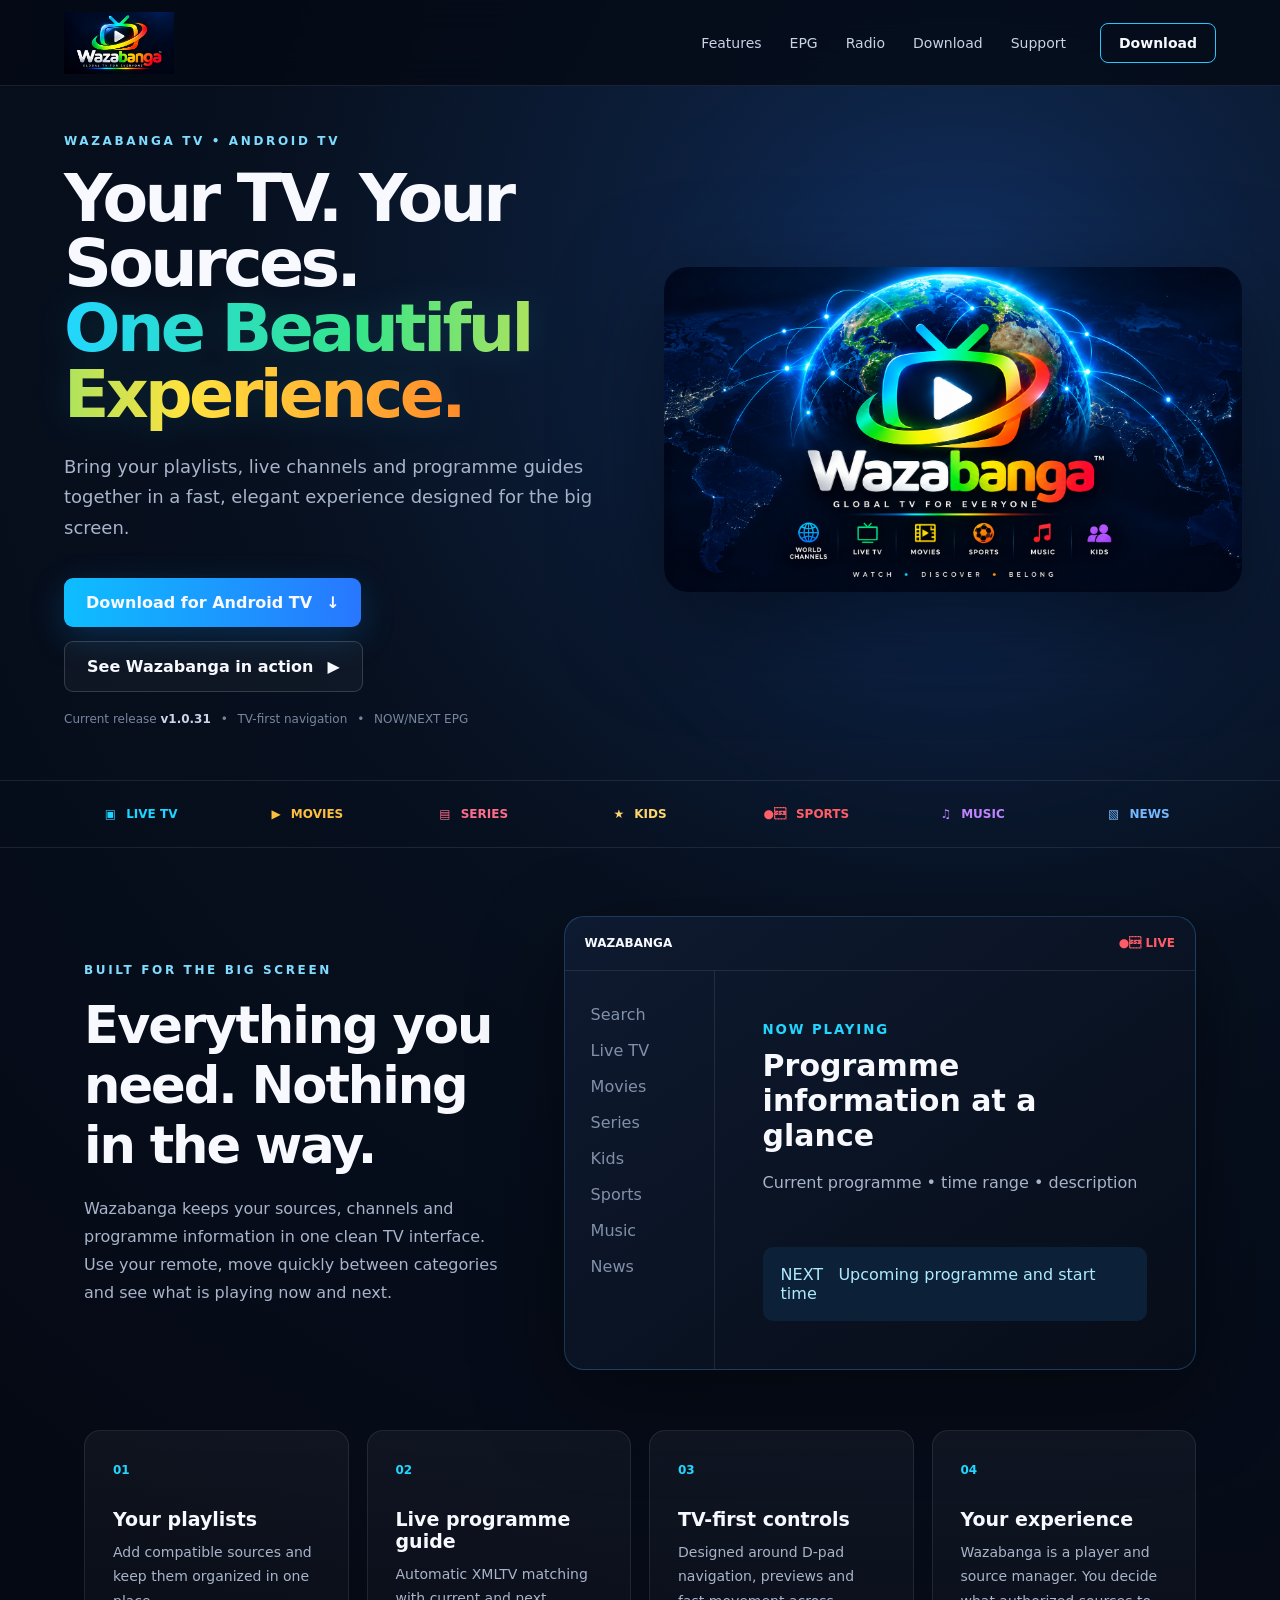
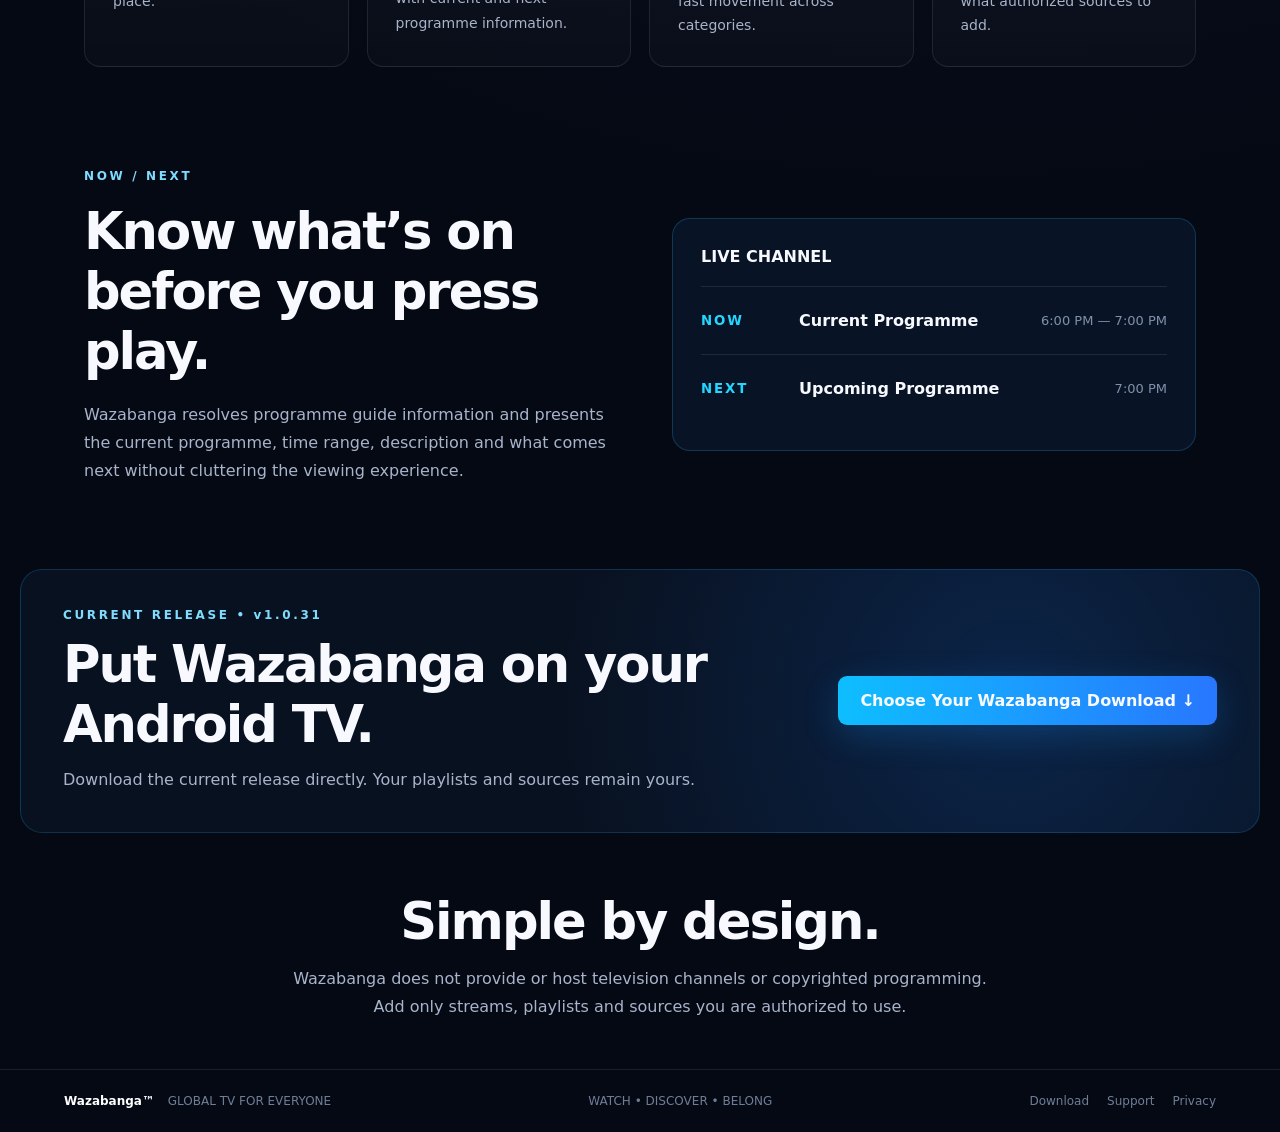
==== commit 50db37b3: "Wazabanga Radio v1.4.1: production UI and runtime assets" ====
--- a/index.html
+++ b/index.html
@@ -4,7 +4,7 @@
   <meta charset="utf-8">
   <meta name="viewport" content="width=device-width,initial-scale=1">
   <meta name="theme-color" content="#050914">
-  <title>Wazabanga TV â€” Your TV. Your Sources.</title>
+  <title>Wazabanga TV — Your TV. Your Sources.</title>
   <meta name="description" content="Bring your playlists, live channels and programme guides together in a fast, elegant Android TV experience.">
   <link rel="stylesheet" href="styles.css">
 </head>
@@ -16,7 +16,8 @@
     <nav class="nav" aria-label="Primary">
       <a href="#features">Features</a>
       <a href="#epg">EPG</a>
-      <a href="/download/">Download</a>
+      <a href="/radio/">Radio</a>
+    <a href="/download/">Download</a>
       <a href="/support/">Support</a>
     </nav>
     <a class="header-download" href="/download/">Download</a>
@@ -25,14 +26,14 @@
   <main>
     <section class="hero">
       <div class="hero-copy">
-        <div class="eyebrow">WAZABANGA TV â€¢ ANDROID TV</div>
+        <div class="eyebrow">WAZABANGA TV • ANDROID TV</div>
         <h1>Your TV. Your Sources.<br><span>One Beautiful Experience.</span></h1>
         <p>Bring your playlists, live channels and programme guides together in a fast, elegant experience designed for the big screen.</p>
         <div class="hero-actions">
-          <a class="btn primary" href="/download/">Download for Android TV <b>â†“</b></a>
-          <a class="btn secondary" href="#experience">See Wazabanga in action <b>â–¶</b></a>
+          <a class="btn primary" href="/download/">Download for Android TV <b>↓</b></a>
+          <a class="btn secondary" href="#experience">See Wazabanga in action <b>▶</b></a>
         </div>
-        <div class="release">Current release <strong>v1.0.31</strong> <span>â€¢</span> TV-first navigation <span>â€¢</span> NOW/NEXT EPG</div>
+        <div class="release">Current release <strong>v1.0.31</strong> <span>•</span> TV-first navigation <span>•</span> NOW/NEXT EPG</div>
       </div>
       <div class="hero-visual">
         <div class="glow"></div>
@@ -41,13 +42,13 @@
     </section>
 
     <section class="categories" aria-label="Wazabanga categories">
-      <div>â–£ <span>LIVE TV</span></div>
-      <div>â–¶ <span>MOVIES</span></div>
-      <div>â–¤ <span>SERIES</span></div>
-      <div>â˜… <span>KIDS</span></div>
-      <div>â— <span>SPORTS</span></div>
-      <div>â™« <span>MUSIC</span></div>
-      <div>â–§ <span>NEWS</span></div>
+      <div>▣ <span>LIVE TV</span></div>
+      <div>▶ <span>MOVIES</span></div>
+      <div>▤ <span>SERIES</span></div>
+      <div>★ <span>KIDS</span></div>
+      <div>● <span>SPORTS</span></div>
+      <div>♫ <span>MUSIC</span></div>
+      <div>▧ <span>NEWS</span></div>
     </section>
 
     <section class="section intro" id="experience">
@@ -58,14 +59,14 @@
       </div>
       <div class="product-card">
         <div class="product-top">
-          <span>WAZABANGA</span><span class="live-dot">â— LIVE</span>
+          <span>WAZABANGA</span><span class="live-dot">● LIVE</span>
         </div>
         <div class="product-screen">
           <div class="rail">Search<br>Live TV<br>Movies<br>Series<br>Kids<br>Sports<br>Music<br>News</div>
           <div class="guide">
             <small>NOW PLAYING</small>
             <h3>Programme information at a glance</h3>
-            <p>Current programme â€¢ time range â€¢ description</p>
+            <p>Current programme • time range • description</p>
             <div class="next">NEXT&nbsp;&nbsp; Upcoming programme and start time</div>
           </div>
         </div>
@@ -82,23 +83,23 @@
     <section class="section epg" id="epg">
       <div class="epg-copy">
         <div class="eyebrow">NOW / NEXT</div>
-        <h2>Know whatâ€™s on before you press play.</h2>
+        <h2>Know what’s on before you press play.</h2>
         <p>Wazabanga resolves programme guide information and presents the current programme, time range, description and what comes next without cluttering the viewing experience.</p>
       </div>
       <div class="epg-demo">
         <div class="epg-channel">LIVE CHANNEL</div>
-        <div class="epg-now"><small>NOW</small><strong>Current Programme</strong><span>6:00 PM â€” 7:00 PM</span></div>
+        <div class="epg-now"><small>NOW</small><strong>Current Programme</strong><span>6:00 PM — 7:00 PM</span></div>
         <div class="epg-next"><small>NEXT</small><strong>Upcoming Programme</strong><span>7:00 PM</span></div>
       </div>
     </section>
 
     <section class="section install" id="install">
       <div>
-        <div class="eyebrow">CURRENT RELEASE â€¢ v1.0.31</div>
+        <div class="eyebrow">CURRENT RELEASE • v1.0.31</div>
         <h2>Put Wazabanga on your Android TV.</h2>
         <p>Download the current release directly. Your playlists and sources remain yours.</p>
       </div>
-      <a class="btn primary large" href="/download/">Choose Your Wazabanga Download â†“</a>
+      <a class="btn primary large" href="/download/">Choose Your Wazabanga Download ↓</a>
     </section>
 
     <section class="section support" id="support">
@@ -108,8 +109,8 @@
   </main>
 
   <footer>
-    <div><strong>Wazabangaâ„¢</strong> <span>GLOBAL TV FOR EVERYONE</span></div>
-    <div>WATCH â€¢ DISCOVER â€¢ BELONG</div>
+    <div><strong>Wazabanga™</strong> <span>GLOBAL TV FOR EVERYONE</span></div>
+    <div>WATCH • DISCOVER • BELONG</div>
   <div class="footer-links"><a href="/download/">Download</a><a href="/support/">Support</a><a href="/privacy/">Privacy</a></div></footer>
 </body>
 </html>
